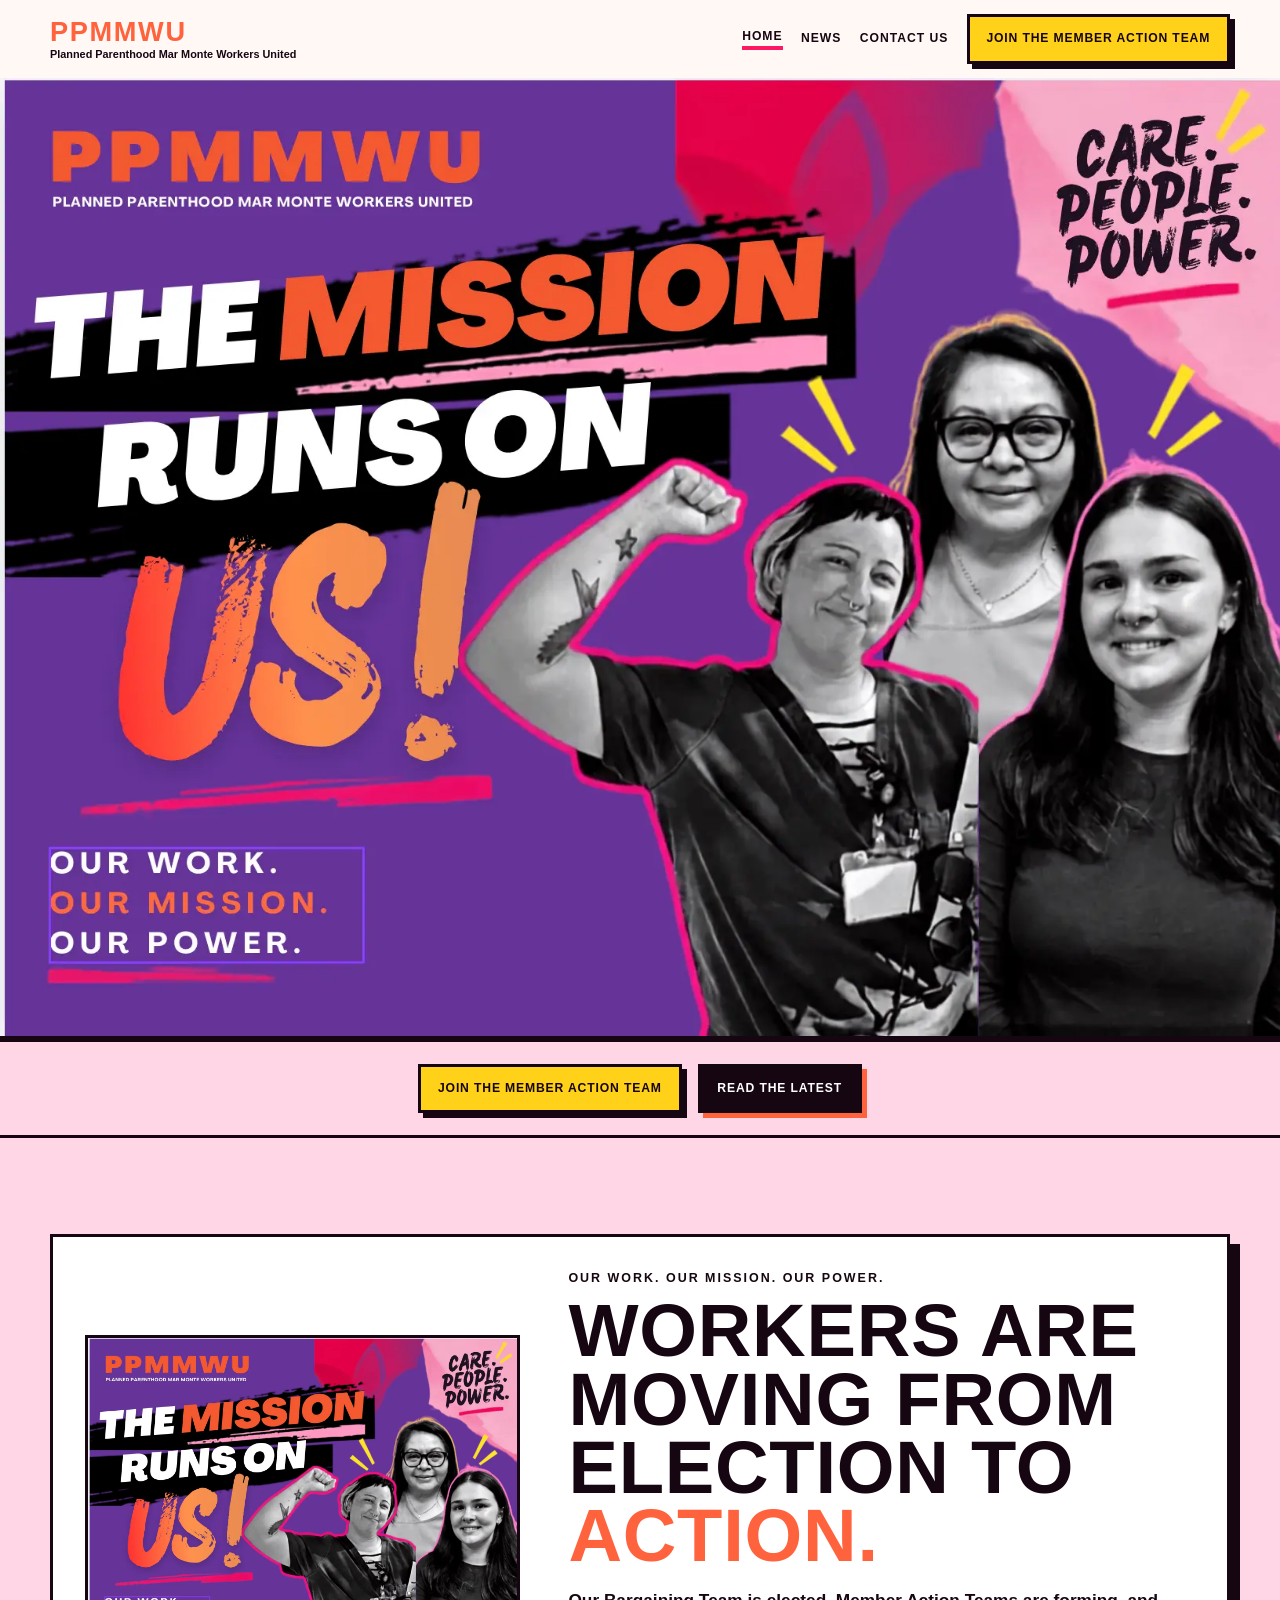
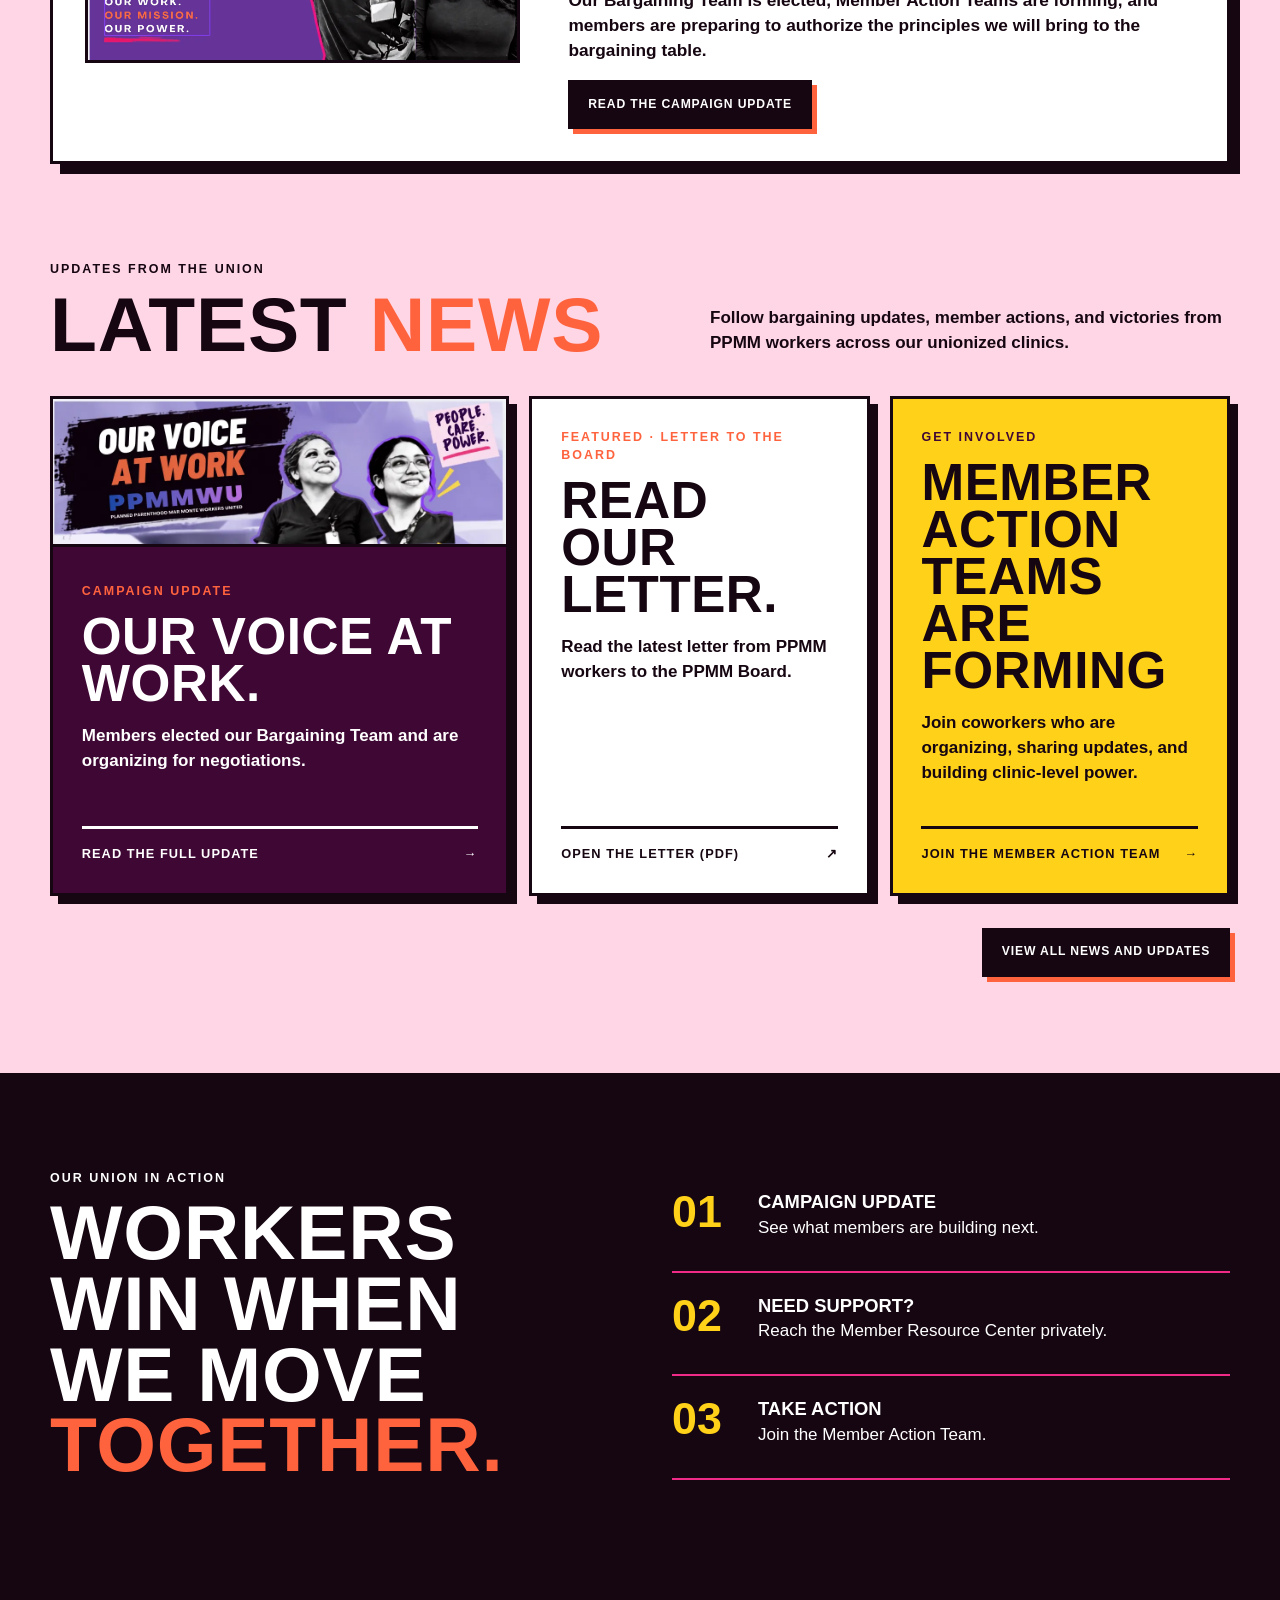
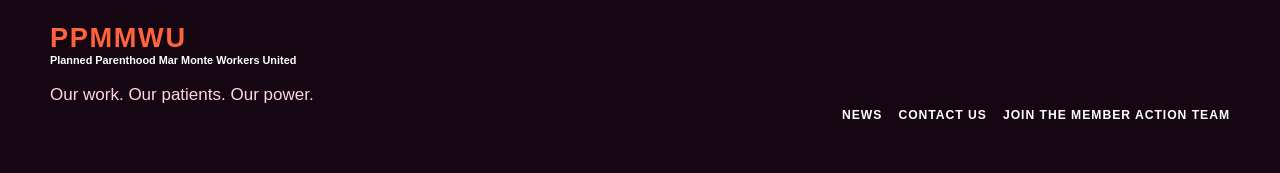
==== index.html @ a4535d82 "Move campaign artwork into site header on home page" ====
<!doctype html>
<html lang="en">
<head>
  <meta charset="utf-8"><meta name="viewport" content="width=device-width, initial-scale=1">
  <meta name="description" content="News, bargaining updates, and ways to take action with Planned Parenthood Mar Monte Workers United.">
  <title>PPMM Workers United — The Mission Runs on Us</title><link rel="stylesheet" href="assets/styles.css">
  <style>
    .site-header{position:relative}
    .header-campaign{padding:0;background:#6b3799;border-bottom:3px solid var(--ink)}
    .header-campaign .campaign-heading-wrap{width:min(100%,1440px);margin-inline:auto}
    .header-campaign img{display:block;width:100%;height:auto}
    .heading-actions{padding:1.35rem 0;background:var(--blush);border-bottom:3px solid var(--ink)}
    .heading-actions .shell{display:flex;justify-content:center;gap:1rem;flex-wrap:wrap}
    @media(max-width:700px){.heading-actions .button{width:100%}}
  </style>
</head>
<body>
  <a class="skip" href="#main">Skip to content</a>
  <header class="site-header">
    <div class="shell nav-wrap">
      <a class="brand" href="./" aria-label="PPMM Workers United home"><strong>PPMMWU</strong><span>Planned Parenthood Mar Monte Workers United</span></a>
      <button class="menu" type="button" aria-expanded="false" aria-controls="site-nav">Menu</button>
      <nav id="site-nav" aria-label="Primary navigation"><a aria-current="page" href="./">Home</a><a href="news/">News</a><a href="contactus/">Contact Us</a><a class="button" href="https://secure.ngpvan.com/g28jDCAEJkyiy01YWfJ8SQ2">Join the Member Action Team</a></nav>
    </div>
    <div class="header-campaign" aria-label="The Mission Runs on Us"><div class="campaign-heading-wrap"><img src="assets/mission-runs-on-us.webp" alt="PPMM Workers United — The Mission Runs on Us. Care. People. Power. Our work. Our mission. Our power."></div></div>
  </header>
  <main id="main">
    <div class="heading-actions"><div class="shell"><a class="button" href="https://secure.ngpvan.com/g28jDCAEJkyiy01YWfJ8SQ2">Join the Member Action Team</a><a class="button dark" href="news/">Read the latest</a></div></div>
    <section class="blog" aria-labelledby="latest-title"><div class="shell">
      <div class="campaign-feature">
        <img src="assets/mission-runs-on-us.webp" alt="The Mission Runs on Us campaign artwork featuring PPMM worker members">
        <div><p class="eyebrow">Our work. Our mission. Our power.</p><h2 class="display">Workers are moving from election to <span>action.</span></h2><p>Our Bargaining Team is elected, Member Action Teams are forming, and members are preparing to authorize the principles we will bring to the bargaining table.</p><a class="button dark" href="news/#campaign-update">Read the campaign update</a></div>
      </div>
      <div class="section-head"><div><p class="eyebrow">Updates from the union</p><h2 id="latest-title" class="display">Latest <span>news</span></h2></div><p>Follow bargaining updates, member actions, and victories from PPMM workers across our unionized clinics.</p></div>
      <div class="post-grid">
        <article class="post-card featured image-card"><img src="assets/our-voice-at-work.webp" alt="Our Voice at Work PPMMWU campaign banner"><div><p class="tag">Campaign update</p><h3 class="display">Our voice at work.</h3><p>Members elected our Bargaining Team and are organizing for negotiations.</p></div><a class="card-link" href="news/#campaign-update">Read the full update <span aria-hidden="true">→</span></a></article>
        <article class="post-card"><div><p class="tag">Featured · Letter to the Board</p><h3 class="display">Read our letter.</h3><p>Read the latest letter from PPMM workers to the PPMM Board.</p></div><a class="card-link" href="https://static1.squarespace.com/static/6814e02e36ab4b6e9cb14e04/t/68dff5f9fefe7c303189f225/1759507961935/PPMM+Mar+Monte+Letter+10225.pdf" target="_blank" rel="noreferrer">Open the letter (PDF) <span aria-hidden="true">↗</span></a></article>
        <article class="post-card yellow"><div><p class="tag">Get involved</p><h3 class="display">Member Action Teams are forming</h3><p>Join coworkers who are organizing, sharing updates, and building clinic-level power.</p></div><a class="card-link" href="https://secure.ngpvan.com/g28jDCAEJkyiy01YWfJ8SQ2">Join the Member Action Team <span aria-hidden="true">→</span></a></article>
      </div><div class="section-cta"><a class="button dark" href="news/">View all news and updates</a></div>
    </div></section>
    <section class="power-strip"><div class="shell power-grid"><div><p class="eyebrow">Our union in action</p><h2 class="display">Workers win when we move <span>together.</span></h2></div><div class="numbered"><a href="news/#campaign-update"><b>01</b><span><strong>Campaign update</strong>See what members are building next.</span></a><a href="contactus/"><b>02</b><span><strong>Need support?</strong>Reach the Member Resource Center privately.</span></a><a href="https://secure.ngpvan.com/g28jDCAEJkyiy01YWfJ8SQ2"><b>03</b><span><strong>Take action</strong>Join the Member Action Team.</span></a></div></div></section>
  </main>
  <footer><div class="shell footer-grid"><div><a class="brand inverse" href="./"><strong>PPMMWU</strong><span>Planned Parenthood Mar Monte Workers United</span></a><p>Our work. Our patients. Our power.</p></div><div class="footer-links"><a href="news/">News</a><a href="contactus/">Contact Us</a><a href="https://secure.ngpvan.com/g28jDCAEJkyiy01YWfJ8SQ2">Join the Member Action Team</a></div></div></footer>
  <script src="assets/site.js"></script>
</body></html>
---- assets/styles.css ----
:root{--ink:#160611;--plum:#3f0734;--plum2:#650043;--magenta:#ff1764;--pink:#ef2b87;--orange:#ff633e;--yellow:#ffd119;--blush:#ffd6e6;--paper:#fff8f5;--white:#fff;--max:1180px}
*{box-sizing:border-box}
html{scroll-behavior:smooth}
body{margin:0;background:var(--paper);color:var(--ink);font-family:Arial,Helvetica,sans-serif;font-size:17px;line-height:1.45;overflow-x:clip}
a{color:inherit}
img{display:block;max-width:100%}
:focus-visible{outline:4px solid var(--yellow);outline-offset:4px}
.shell{width:min(calc(100% - 40px),var(--max));margin-inline:auto}
.skip{position:absolute;left:-999px;top:0;padding:.8rem;background:#fff;z-index:99}
.skip:focus{left:1rem;top:1rem}
.display{margin:0;font-family:Impact,Haettenschweiler,"Arial Narrow Bold","Arial Black",sans-serif;font-weight:900;line-height:.92;letter-spacing:.01em;text-transform:uppercase}
.eyebrow,.tag{margin:0 0 .65rem;font-size:.78rem;font-weight:900;letter-spacing:.16em;text-transform:uppercase}
.site-header{position:sticky;top:0;z-index:40;background:rgba(255,248,245,.97);border-bottom:3px solid var(--ink);backdrop-filter:blur(12px)}
.nav-wrap{min-height:78px;display:flex;align-items:center;justify-content:space-between;gap:1.2rem}
.brand{display:inline-flex;flex-direction:column;line-height:1;text-decoration:none}
.brand strong{color:var(--orange);font:900 1.7rem/1 Impact,"Arial Black",sans-serif;letter-spacing:.06em}
.brand span{margin-top:.25rem;font-size:.68rem;font-weight:900}
.brand.inverse span{color:#fff}
nav{display:flex;align-items:center;gap:1.15rem}
nav a,.footer-links a{font-size:.76rem;font-weight:900;text-decoration:none;text-transform:uppercase;letter-spacing:.08em}
nav a[aria-current=page]{border-bottom:4px solid var(--magenta)}
.button{display:inline-flex;min-height:48px;align-items:center;justify-content:center;gap:.55rem;padding:.8rem 1.05rem;border:3px solid var(--ink);background:var(--yellow);box-shadow:5px 5px 0 var(--ink);font-size:.76rem;font-weight:900;letter-spacing:.07em;text-decoration:none;text-transform:uppercase;transition:.15s}
.button:hover{transform:translate(3px,3px);box-shadow:2px 2px 0 var(--ink)}
.button.dark{background:var(--ink);color:#fff;box-shadow:5px 5px 0 var(--orange)}
.button.white{background:#fff}
.menu{display:none;min-height:44px;border:3px solid var(--ink);background:#fff;padding:.55rem .7rem;font-weight:900;text-transform:uppercase}
.hero{position:relative;min-height:680px;background:linear-gradient(122deg,transparent 0 53%,var(--magenta) 53.2% 72%,#ff568b 72.2%),linear-gradient(18deg,var(--plum) 0 58%,var(--plum2) 58% 100%);color:#fff;overflow:hidden}
.hero:before,.page-hero:before{content:"";position:absolute;inset:0;opacity:.18;background-image:radial-gradient(rgba(255,255,255,.45) .8px,transparent .9px);background-size:7px 7px;pointer-events:none}
.hero-grid{position:relative;min-height:680px;display:grid;grid-template-columns:1.02fr .98fr;align-items:center}
.hero-copy{position:relative;z-index:5;padding:5rem 0 4rem;max-width:650px}
.hero h1{font-size:clamp(4.2rem,7.7vw,7.3rem)}
.hero h1 span,.section-head h2 span,.power-grid h2 span,.page-hero h1 span{color:var(--orange)}
.hero h1 em{color:#fff;font-style:normal;display:inline-block;transform:rotate(-2deg)}
.hero-copy>p:not(.eyebrow){max-width:540px;font-size:1.17rem;font-weight:700}
.actions{display:flex;flex-wrap:wrap;gap:1rem}
.portraits{position:absolute;inset:0 0 0 47%;pointer-events:none}
.portrait{position:absolute;bottom:-2px;object-fit:contain;object-position:bottom}
.portrait.glasses{right:0;width:70%;z-index:1;filter:grayscale(1) contrast(1.1)}
.portrait.scrubs{left:0;width:59%;z-index:2}
.portrait-halo{position:absolute;right:9%;top:12%;width:420px;aspect-ratio:1;border-radius:50%;background:rgba(255,214,230,.38)}
section{padding:6rem 0}
.section-head{display:grid;grid-template-columns:1fr 1fr;gap:3rem;align-items:end;margin-bottom:2.3rem}
.section-head h2{font-size:clamp(3rem,6vw,5.5rem)}
.section-head>p{max-width:520px;margin:0 0 .25rem auto;font-weight:700}
.blog{background:var(--blush)}
.campaign-feature{display:grid;grid-template-columns:.82fr 1.18fr;gap:3rem;align-items:center;margin-bottom:6rem;padding:2rem;border:3px solid var(--ink);background:#fff;box-shadow:10px 10px 0 var(--ink)}
.campaign-feature img{width:100%;border:3px solid var(--ink)}
.campaign-feature h2{font-size:clamp(3rem,5.8vw,5.5rem)}
.campaign-feature h2 span{color:var(--orange)}
.campaign-feature p:not(.eyebrow){max-width:590px;font-weight:700;font-size:1.08rem}
.post-grid{display:grid;grid-template-columns:1.35fr 1fr 1fr;gap:1.25rem}
.post-card{position:relative;min-height:390px;padding:1.8rem;border:3px solid var(--ink);background:#fff;box-shadow:8px 8px 0 var(--ink);display:flex;flex-direction:column;justify-content:space-between;transition:transform .15s ease,box-shadow .15s ease}
.post-card:hover{transform:translate(3px,3px);box-shadow:5px 5px 0 var(--ink)}
.post-card.featured{background:var(--plum);color:#fff}
.post-card.yellow{background:var(--yellow)}
.post-card h3{font-size:clamp(2rem,4vw,3.5rem);margin:.8rem 0 1rem}
.post-card p:not(.tag){font-weight:700}
.post-card .tag{color:var(--orange)}
.post-card.yellow .tag{color:var(--plum)}
.image-card img{width:calc(100% + 3.6rem);max-width:none;margin:-1.8rem -1.8rem 1.4rem;aspect-ratio:1060/346;object-fit:cover;border-bottom:3px solid var(--ink)}
.card-link{margin-top:1.5rem;padding-top:1rem;border-top:3px solid currentColor;display:flex;justify-content:space-between;gap:1rem;font-size:.8rem;font-weight:900;letter-spacing:.08em;text-decoration:none;text-transform:uppercase}
.card-link:after{content:"";position:absolute;inset:0}
.section-cta{margin-top:2rem;text-align:right}
.power-strip{background:var(--ink);color:#fff}
.power-grid{display:grid;grid-template-columns:1fr 1fr;gap:4rem}
.power-grid h2{font-size:clamp(3.3rem,6vw,6rem)}
.numbered{display:grid}
.numbered a{display:grid;grid-template-columns:70px 1fr;gap:1rem;padding:1.25rem 0;border-bottom:2px solid var(--pink);text-decoration:none}
.numbered b{color:var(--yellow);font:900 2.8rem/1 Impact,sans-serif}
.numbered strong{display:block;font-size:1.15rem;text-transform:uppercase}
.page-hero{position:relative;padding:7rem 0;background:linear-gradient(135deg,var(--plum),var(--plum2));color:#fff;overflow:hidden}
.page-hero .narrow{position:relative;z-index:1;max-width:950px}
.page-hero h1{font-size:clamp(4.5rem,10vw,8.5rem)}
.page-hero .narrow>p:last-child{max-width:700px;font-size:1.25rem;font-weight:800}
.news-hero{background:linear-gradient(135deg,var(--plum) 0 62%,var(--magenta) 62% 100%)}
.archive{background:var(--paper)}
.news-blog{padding:5rem 0;background:var(--paper)}
.blog-post{border:3px solid var(--ink);background:#fff;box-shadow:10px 10px 0 var(--ink);overflow:hidden;scroll-margin-top:100px}
.blog-post-hero{width:100%;aspect-ratio:1060/346;object-fit:cover;border-bottom:3px solid var(--ink)}
.blog-post-body{padding:clamp(1.6rem,4vw,4rem)}
.blog-post-body h2{max-width:850px;font-size:clamp(3.4rem,7vw,6.8rem)}
.blog-post-body h2 span{color:var(--orange)}
.post-lead{max-width:820px;font-size:1.25rem;font-weight:800}
.update-list{display:grid;gap:0;margin:2.5rem 0;padding:0;list-style:none;border-top:3px solid var(--ink)}
.update-list li{display:grid;grid-template-columns:56px 1fr;gap:1.1rem;padding:1.5rem 0;border-bottom:3px solid var(--ink)}
.update-list li>b{display:grid;place-items:center;width:48px;height:48px;border:3px solid var(--ink);border-radius:50%;background:var(--yellow);font:900 1.5rem/1 Impact,sans-serif}
.update-list h3{margin:0 0 .35rem;font-size:1.32rem;text-transform:uppercase}
.update-list p{max-width:850px;margin:.2rem 0;font-weight:700}
.text-action{display:inline-block;margin-top:.65rem;font-size:.82rem;font-weight:900;letter-spacing:.08em;text-transform:uppercase}
.post-actions{display:flex;flex-wrap:wrap;gap:1rem}
.news-card-grid{display:grid;grid-template-columns:1.25fr 1fr 1fr;gap:1.25rem}
.news-resource-card{position:relative;min-height:360px;padding:1.8rem;border:3px solid var(--ink);background:var(--blush);box-shadow:8px 8px 0 var(--ink);display:flex;flex-direction:column;justify-content:space-between}
.news-resource-card.letter{background:var(--plum);color:#fff}
.news-resource-card.yellow{background:var(--yellow)}
.news-resource-card h3{margin:.8rem 0 1rem;font-size:clamp(2.2rem,4vw,3.7rem)}
.news-resource-card p:not(.tag){font-weight:700}
.feature-row{display:grid;grid-template-columns:1.2fr .8fr;gap:3rem;align-items:center;padding:3rem;border:3px solid var(--ink);background:var(--blush);box-shadow:10px 10px 0 var(--ink)}
.feature-row h2{font-size:clamp(3.3rem,6vw,6rem)}
.feature-row p:not(.tag){max-width:620px;font-weight:700}
.letter-art{min-height:330px;padding:2rem;background:var(--ink);display:flex;flex-direction:column;justify-content:center;transform:rotate(2deg);box-shadow:10px 10px 0 var(--orange);color:#fff;font:900 clamp(3rem,6vw,5.5rem)/.9 Impact,sans-serif}
.letter-art b{color:var(--orange)}
.compact{margin-top:6rem}
.wins-grid{display:grid;grid-template-columns:1fr 1fr;gap:1.5rem}
.win-card{padding:2rem;border:3px solid var(--ink);background:#fff;box-shadow:8px 8px 0 var(--ink)}
.win-card:nth-child(2){background:var(--yellow)}
.win-card h3{font-size:clamp(2.5rem,5vw,4.5rem);margin:1rem 0}
.contact-hero{padding:5rem 0 0;background:linear-gradient(130deg,var(--plum) 0 59%,var(--magenta) 59%)}
.contact-intro{position:relative;z-index:1;min-height:610px;display:grid;grid-template-columns:1.05fr .95fr;align-items:center}
.contact-intro h1{font-size:clamp(3.7rem,6.8vw,6.5rem)}
.contact-intro>div:first-child{padding-bottom:5rem;z-index:2}
.contact-intro>div:first-child>p:last-child{max-width:610px;font-weight:700}
.mini-portraits{position:relative;height:100%;align-self:end}
.mini-portraits img{position:absolute;bottom:0;max-height:98%;object-fit:contain;object-position:bottom}
.mini-portraits img:first-child{left:-32%;height:80%;z-index:1;filter:grayscale(1) contrast(1.1)}
.mini-portraits img:last-child{right:-30%;height:80%;z-index:2}
.contact-section{background:var(--blush)}
.contact-grid{display:grid;grid-template-columns:1fr 1fr;gap:1.5rem}
.contact-card{padding:2.2rem;border:3px solid var(--ink);background:var(--yellow);box-shadow:8px 8px 0 var(--ink)}
.contact-card.magenta{background:var(--magenta)}
.contact-card.white{grid-column:1/-1;background:#fff}
.contact-card h2{font-size:clamp(2.6rem,5vw,4.7rem);margin:.7rem 0 1rem}
.contact-card>p:not(.eyebrow){font-weight:700}
.contact-links,.resource-links{display:grid;margin-top:1.5rem}
.contact-links a,.resource-links a{display:flex;justify-content:space-between;gap:1rem;padding:1rem 0;border-top:2px solid var(--ink);text-decoration:none}
.contact-links span{font-size:.75rem;font-weight:900;letter-spacing:.12em;text-transform:uppercase}
.contact-links strong{font-size:1.12rem}
.resource-links a{font-weight:900;text-transform:uppercase}
footer{padding:3rem 0;background:var(--ink);color:#fff}
.footer-grid{display:grid;grid-template-columns:1fr auto;gap:2rem;align-items:end}
footer p{color:var(--blush)}
.footer-links{display:flex;flex-wrap:wrap;gap:1rem}

@media(max-width:960px){nav a:not(.button){display:none}
.hero,.hero-grid{min-height:780px}
.hero-grid{grid-template-columns:1fr;align-items:start}
.hero-copy{padding-bottom:25rem}
.portraits{inset:auto 0 0 22%;height:53%}
.post-grid{grid-template-columns:1fr 1fr}
.post-card.featured{grid-column:1/-1}
.campaign-feature{grid-template-columns:1fr 1fr;gap:2rem}
.news-card-grid{grid-template-columns:1fr 1fr}
.news-resource-card.letter{grid-column:1/-1}
.power-grid,.feature-row,.contact-intro{grid-template-columns:1fr}
.contact-hero{padding-top:5rem}
.contact-intro>div:first-child{padding-bottom:0}
.mini-portraits{min-height:460px}
.mini-portraits img:first-child{left:5%;height:92%}
.mini-portraits img:last-child{right:4%;height:86%}
.contact-grid{grid-template-columns:1fr}
.contact-card.white{grid-column:auto}
}

@media(max-width:700px){.shell{width:min(calc(100% - 28px),var(--max))}
.nav-wrap{min-height:70px}
.brand span{max-width:190px}
.menu{display:block}
nav{display:none;position:absolute;top:70px;left:0;right:0;padding:1rem 14px 1.4rem;background:var(--paper);border-bottom:3px solid var(--ink);flex-direction:column;align-items:stretch}
nav.open{display:flex}
nav a:not(.button){display:block;padding:.65rem 0}
.hero,.hero-grid{min-height:790px}
.hero-copy{padding:3.5rem 0 25rem}
.hero h1{font-size:clamp(3.5rem,17vw,5.2rem)}
.portraits{left:0;height:45%}
.portrait.glasses{width:73%;right:-10%}
.portrait.scrubs{width:64%;left:-8%}
.portrait-halo{width:280px}
.section-head,.post-grid,.power-grid,.wins-grid{grid-template-columns:1fr}
.campaign-feature,.news-card-grid{grid-template-columns:1fr}
.campaign-feature{padding:1.25rem;margin-bottom:4.5rem}
.news-resource-card.letter{grid-column:auto}
.blog-post-body{padding:1.4rem}
.update-list li{grid-template-columns:46px 1fr;gap:.8rem}
.update-list li>b{width:40px;height:40px}
.section-head{gap:1rem}
.section-head>p{margin:0}
.post-card.featured{grid-column:auto}
.post-card{min-height:330px}
.power-grid{gap:2rem}
.page-hero{padding:5rem 0}
.page-hero h1{font-size:clamp(3.8rem,17vw,6rem)}
.feature-row{padding:1.6rem;gap:2rem}
.letter-art{min-height:220px}
.contact-intro{min-height:780px}
.contact-intro h1{font-size:clamp(3.5rem,14vw,5rem)}
.mini-portraits{min-height:390px}
.mini-portraits img:first-child{left:-15%;height:62%}
.mini-portraits img:last-child{right:-15%;height:66%}
.contact-card{padding:1.5rem}
.contact-links a{display:grid}
.footer-grid{grid-template-columns:1fr}
.footer-links{justify-content:flex-start}
section{padding:4.5rem 0}
}
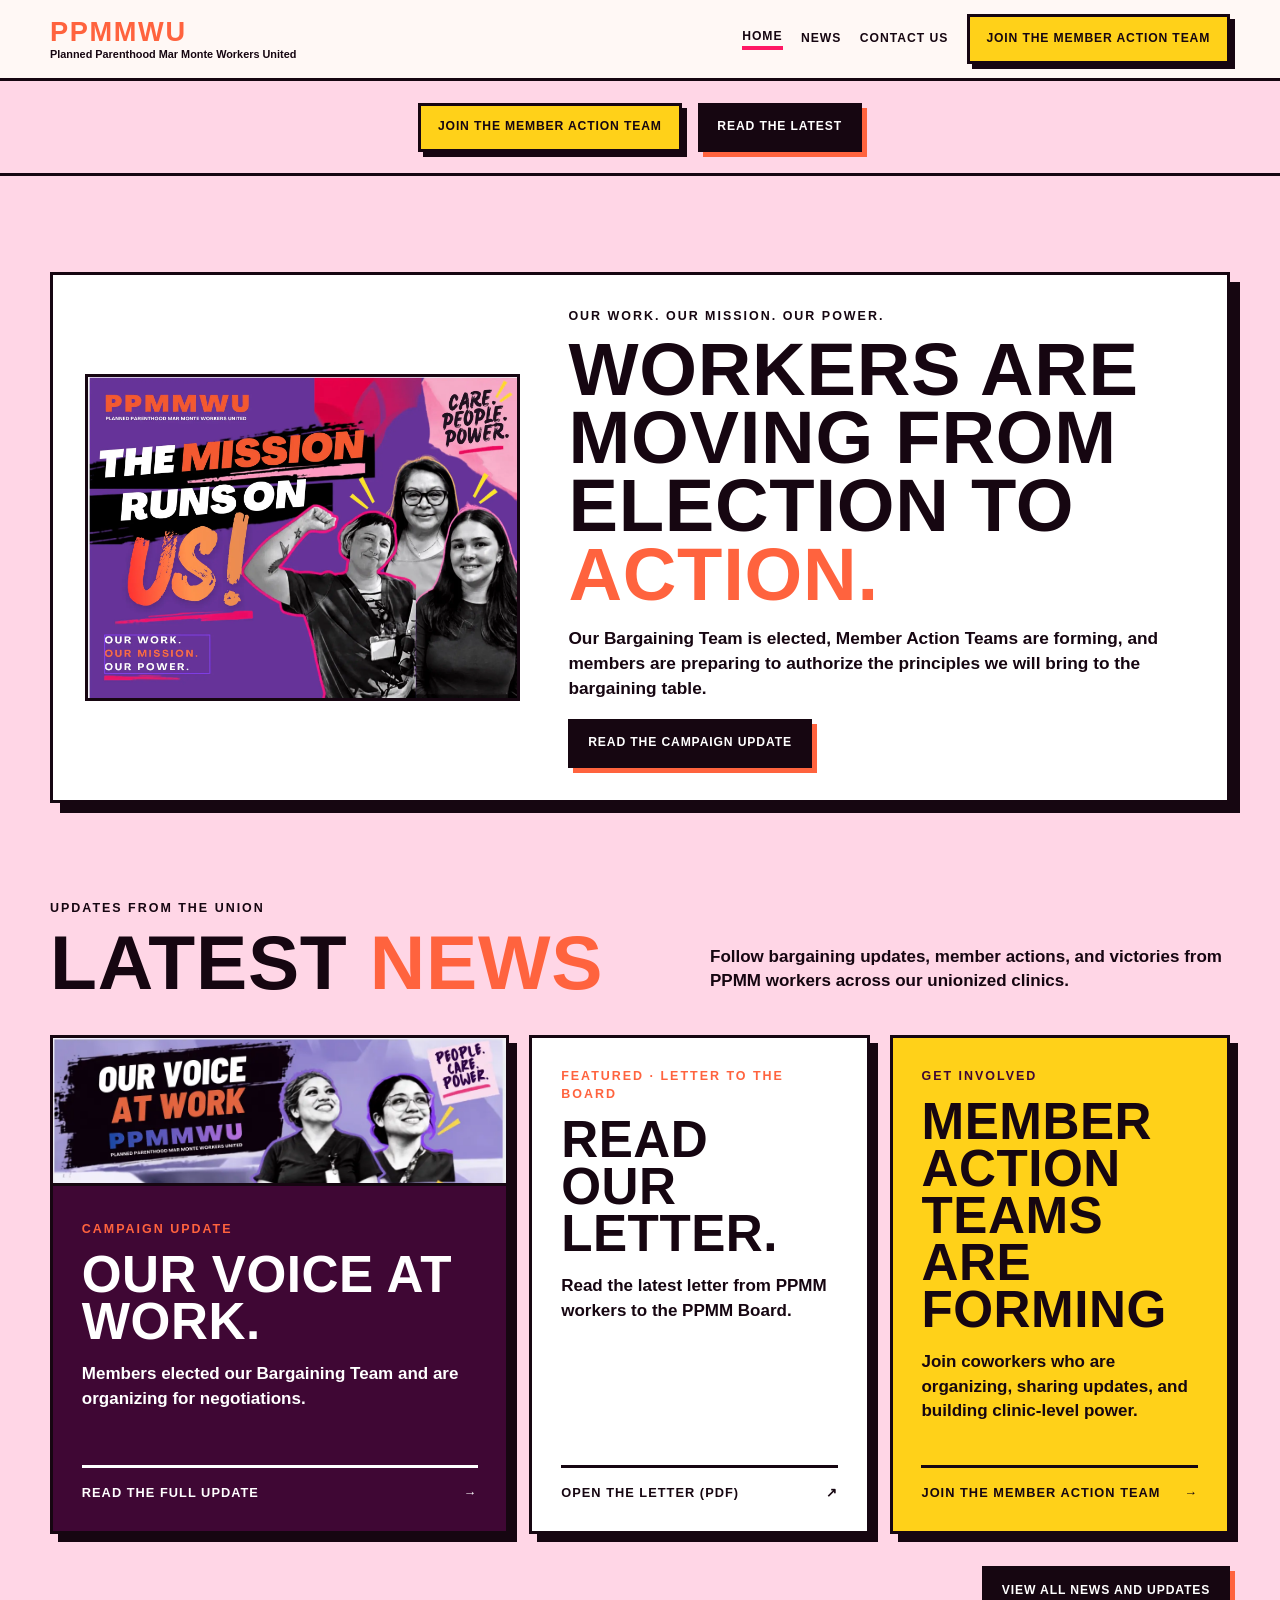
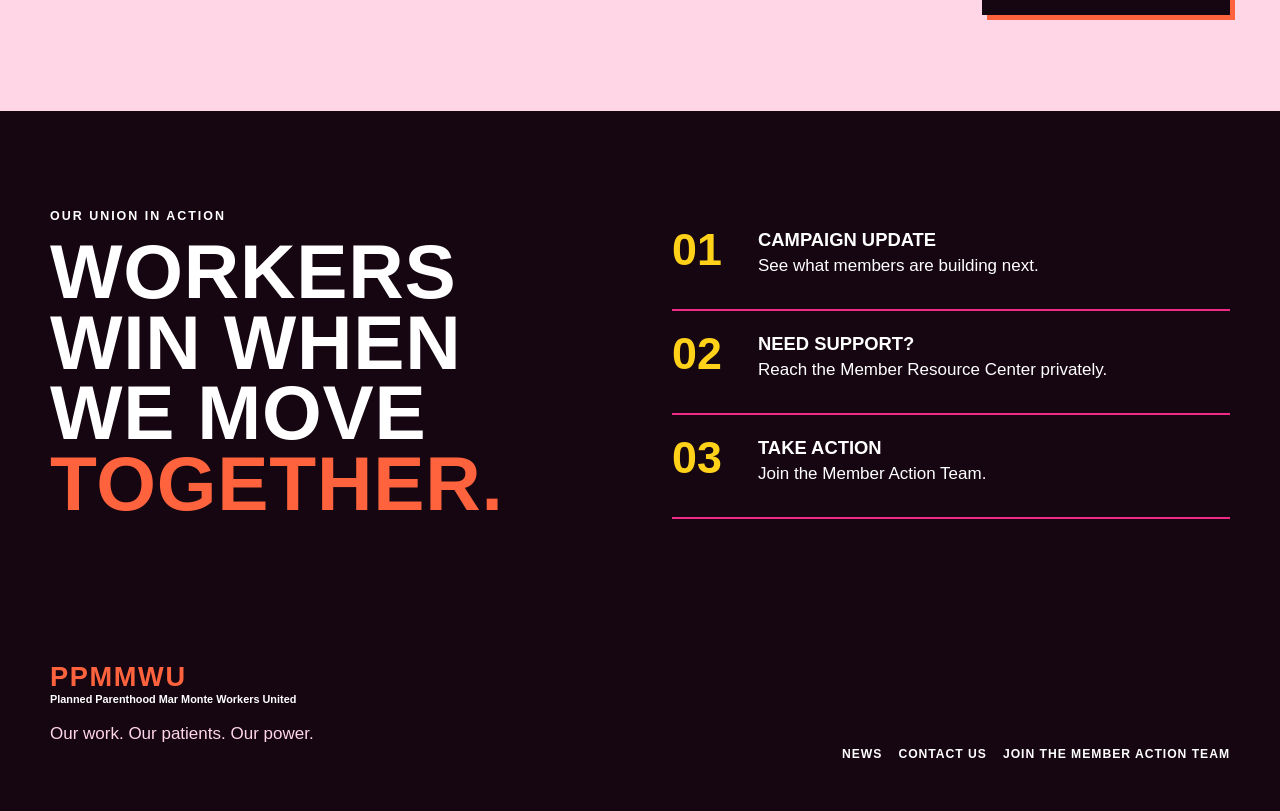
==== commit 0f9612f8: "Remove top campaign image from homepage" ====
--- a/index.html
+++ b/index.html
@@ -5,10 +5,6 @@
   <meta name="description" content="News, bargaining updates, and ways to take action with Planned Parenthood Mar Monte Workers United.">
   <title>PPMM Workers United — The Mission Runs on Us</title><link rel="stylesheet" href="assets/styles.css">
   <style>
-    .site-header{position:relative}
-    .header-campaign{padding:0;background:#6b3799;border-bottom:3px solid var(--ink)}
-    .header-campaign .campaign-heading-wrap{width:min(100%,1440px);margin-inline:auto}
-    .header-campaign img{display:block;width:100%;height:auto}
     .heading-actions{padding:1.35rem 0;background:var(--blush);border-bottom:3px solid var(--ink)}
     .heading-actions .shell{display:flex;justify-content:center;gap:1rem;flex-wrap:wrap}
     @media(max-width:700px){.heading-actions .button{width:100%}}
@@ -22,7 +18,6 @@
       <button class="menu" type="button" aria-expanded="false" aria-controls="site-nav">Menu</button>
       <nav id="site-nav" aria-label="Primary navigation"><a aria-current="page" href="./">Home</a><a href="news/">News</a><a href="contactus/">Contact Us</a><a class="button" href="https://secure.ngpvan.com/g28jDCAEJkyiy01YWfJ8SQ2">Join the Member Action Team</a></nav>
     </div>
-    <div class="header-campaign" aria-label="The Mission Runs on Us"><div class="campaign-heading-wrap"><img src="assets/mission-runs-on-us.webp" alt="PPMM Workers United — The Mission Runs on Us. Care. People. Power. Our work. Our mission. Our power."></div></div>
   </header>
   <main id="main">
     <div class="heading-actions"><div class="shell"><a class="button" href="https://secure.ngpvan.com/g28jDCAEJkyiy01YWfJ8SQ2">Join the Member Action Team</a><a class="button dark" href="news/">Read the latest</a></div></div>
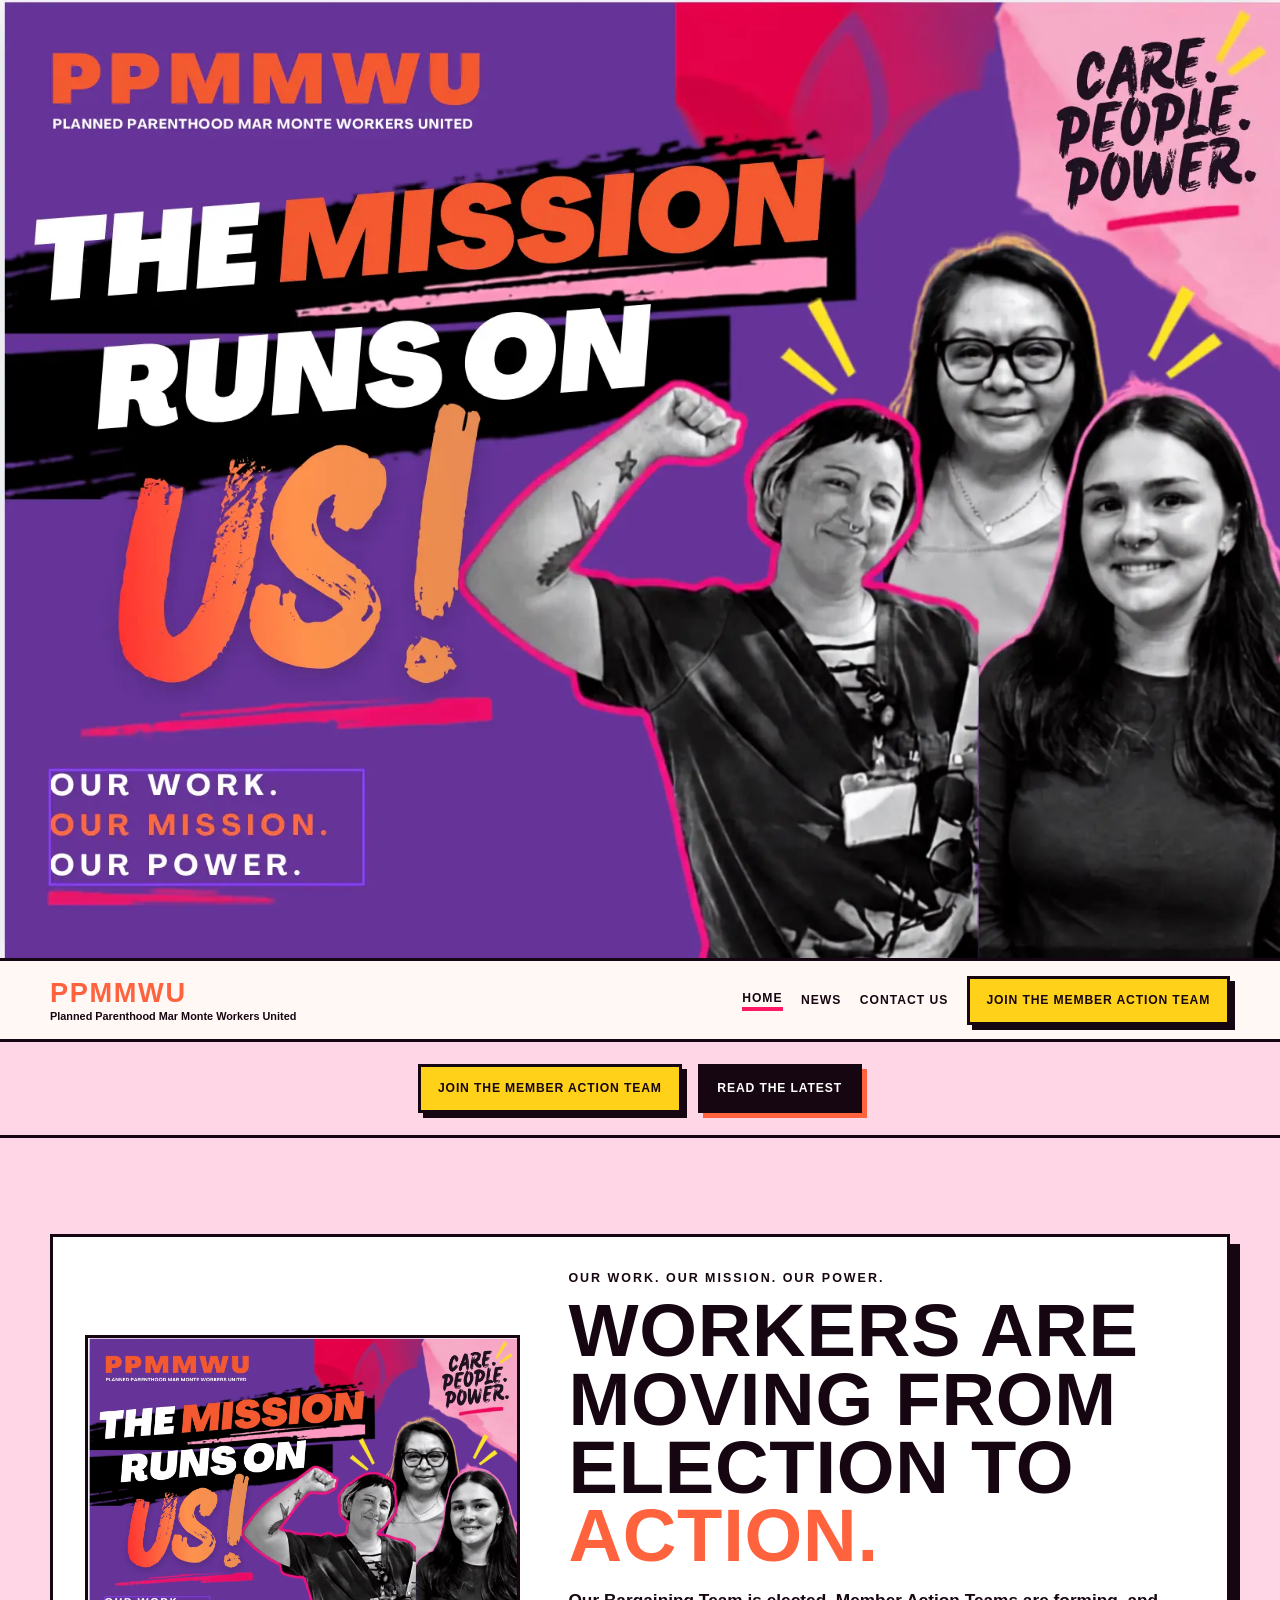
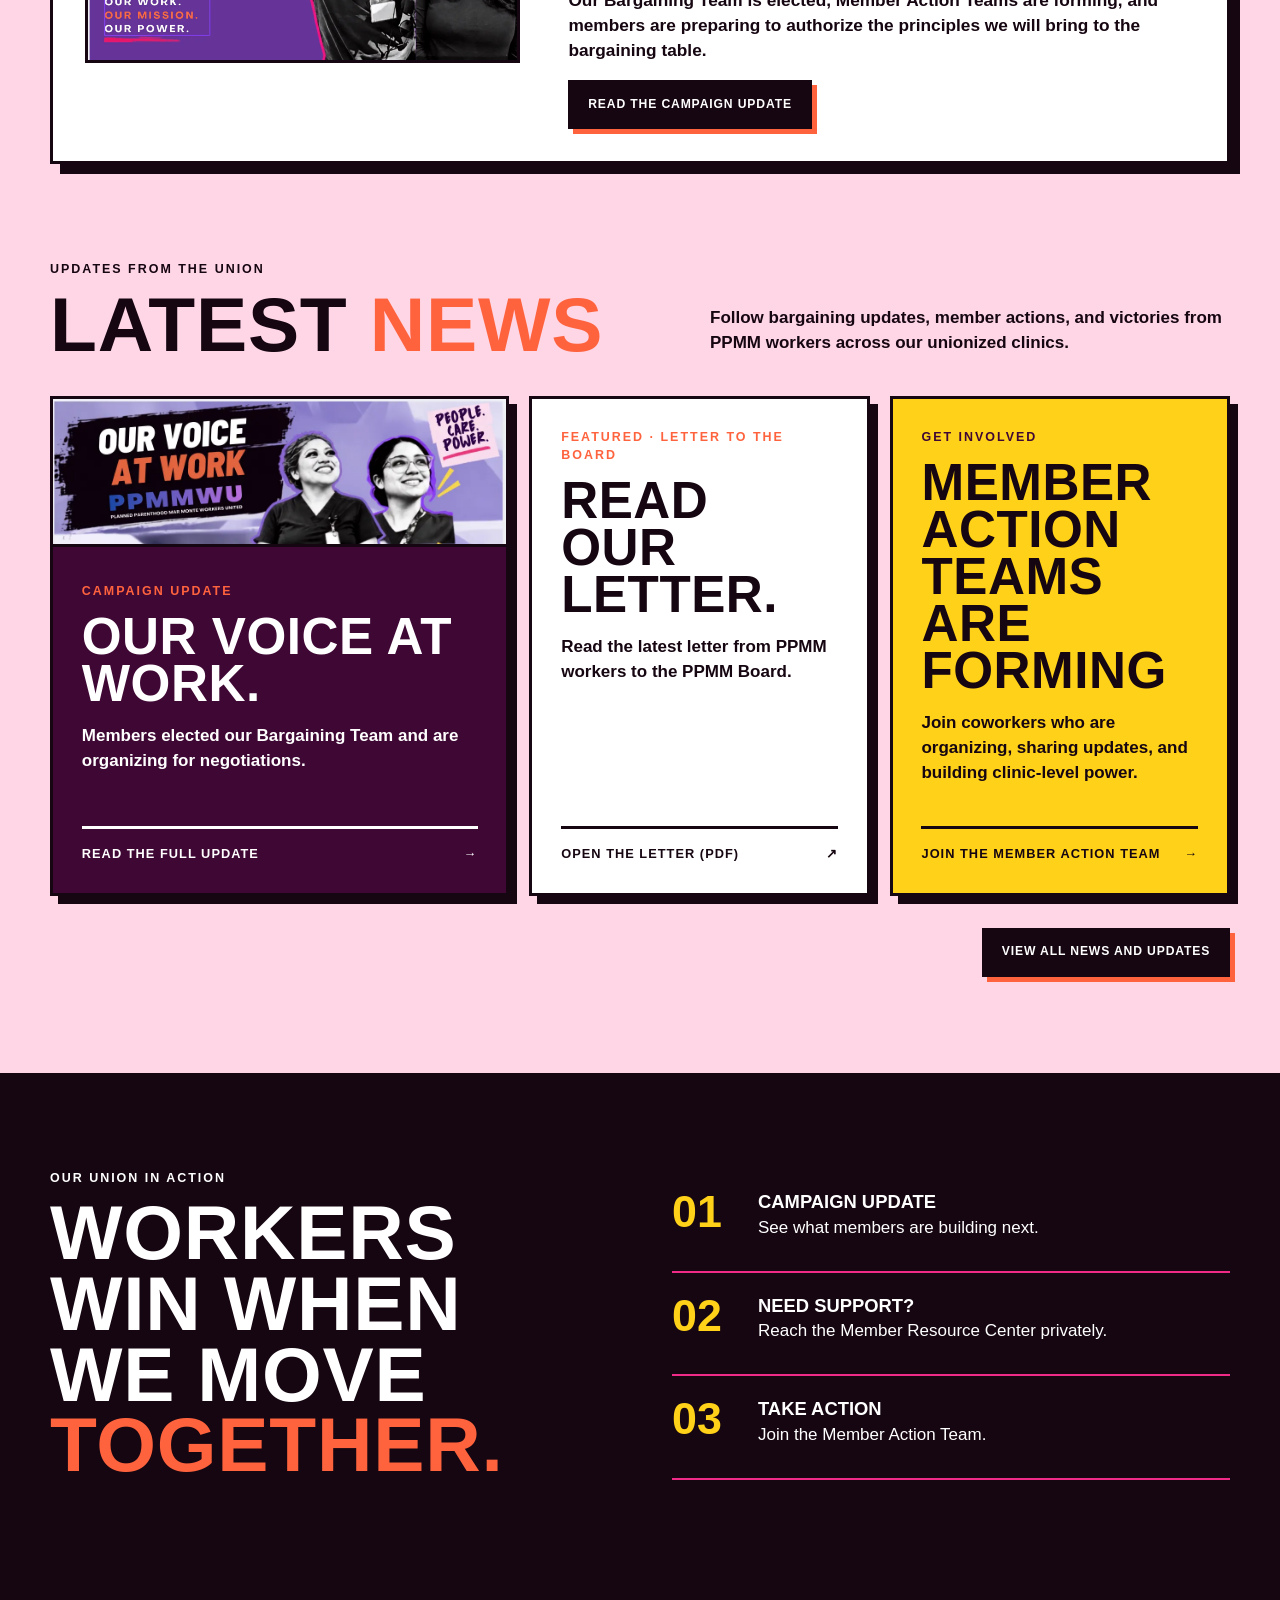
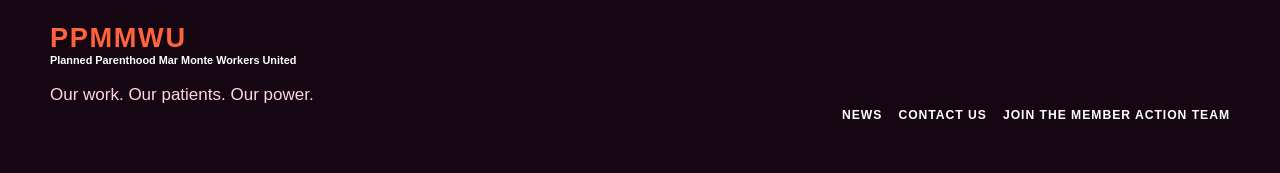
==== commit 1614952c: "Use Mission Runs on Us artwork as site header" ====
--- a/index.html
+++ b/index.html
@@ -5,6 +5,8 @@
   <meta name="description" content="News, bargaining updates, and ways to take action with Planned Parenthood Mar Monte Workers United.">
   <title>PPMM Workers United — The Mission Runs on Us</title><link rel="stylesheet" href="assets/styles.css">
   <style>
+    .site-banner{display:block;width:100%;background:#6b3799;border-bottom:3px solid var(--ink)}
+    .site-banner img{display:block;width:100%;height:auto}
     .heading-actions{padding:1.35rem 0;background:var(--blush);border-bottom:3px solid var(--ink)}
     .heading-actions .shell{display:flex;justify-content:center;gap:1rem;flex-wrap:wrap}
     @media(max-width:700px){.heading-actions .button{width:100%}}
@@ -13,6 +15,7 @@
 <body>
   <a class="skip" href="#main">Skip to content</a>
   <header class="site-header">
+    <a class="site-banner" href="./" aria-label="PPMM Workers United home"><img src="assets/mission-runs-on-us.webp" alt="PPMM Workers United — The Mission Runs on Us. Care. People. Power. Our work. Our mission. Our power."></a>
     <div class="shell nav-wrap">
       <a class="brand" href="./" aria-label="PPMM Workers United home"><strong>PPMMWU</strong><span>Planned Parenthood Mar Monte Workers United</span></a>
       <button class="menu" type="button" aria-expanded="false" aria-controls="site-nav">Menu</button>
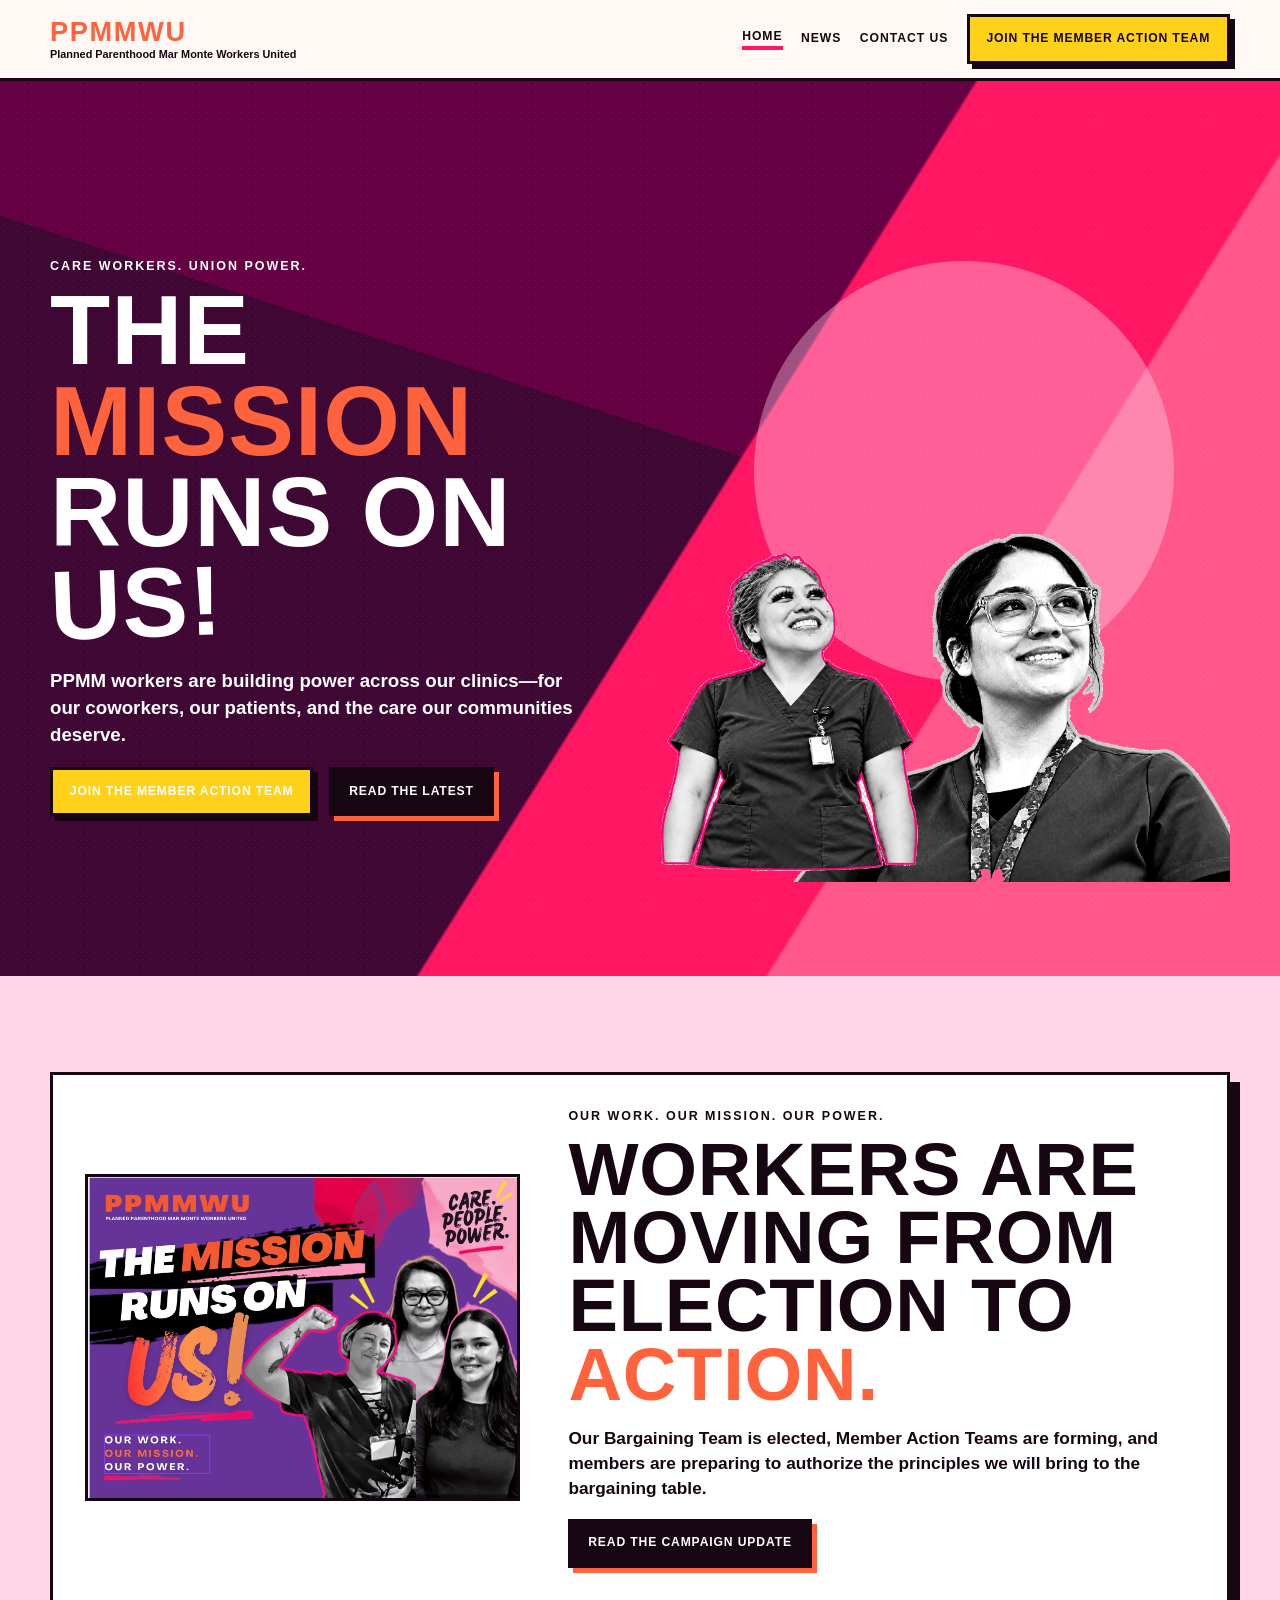
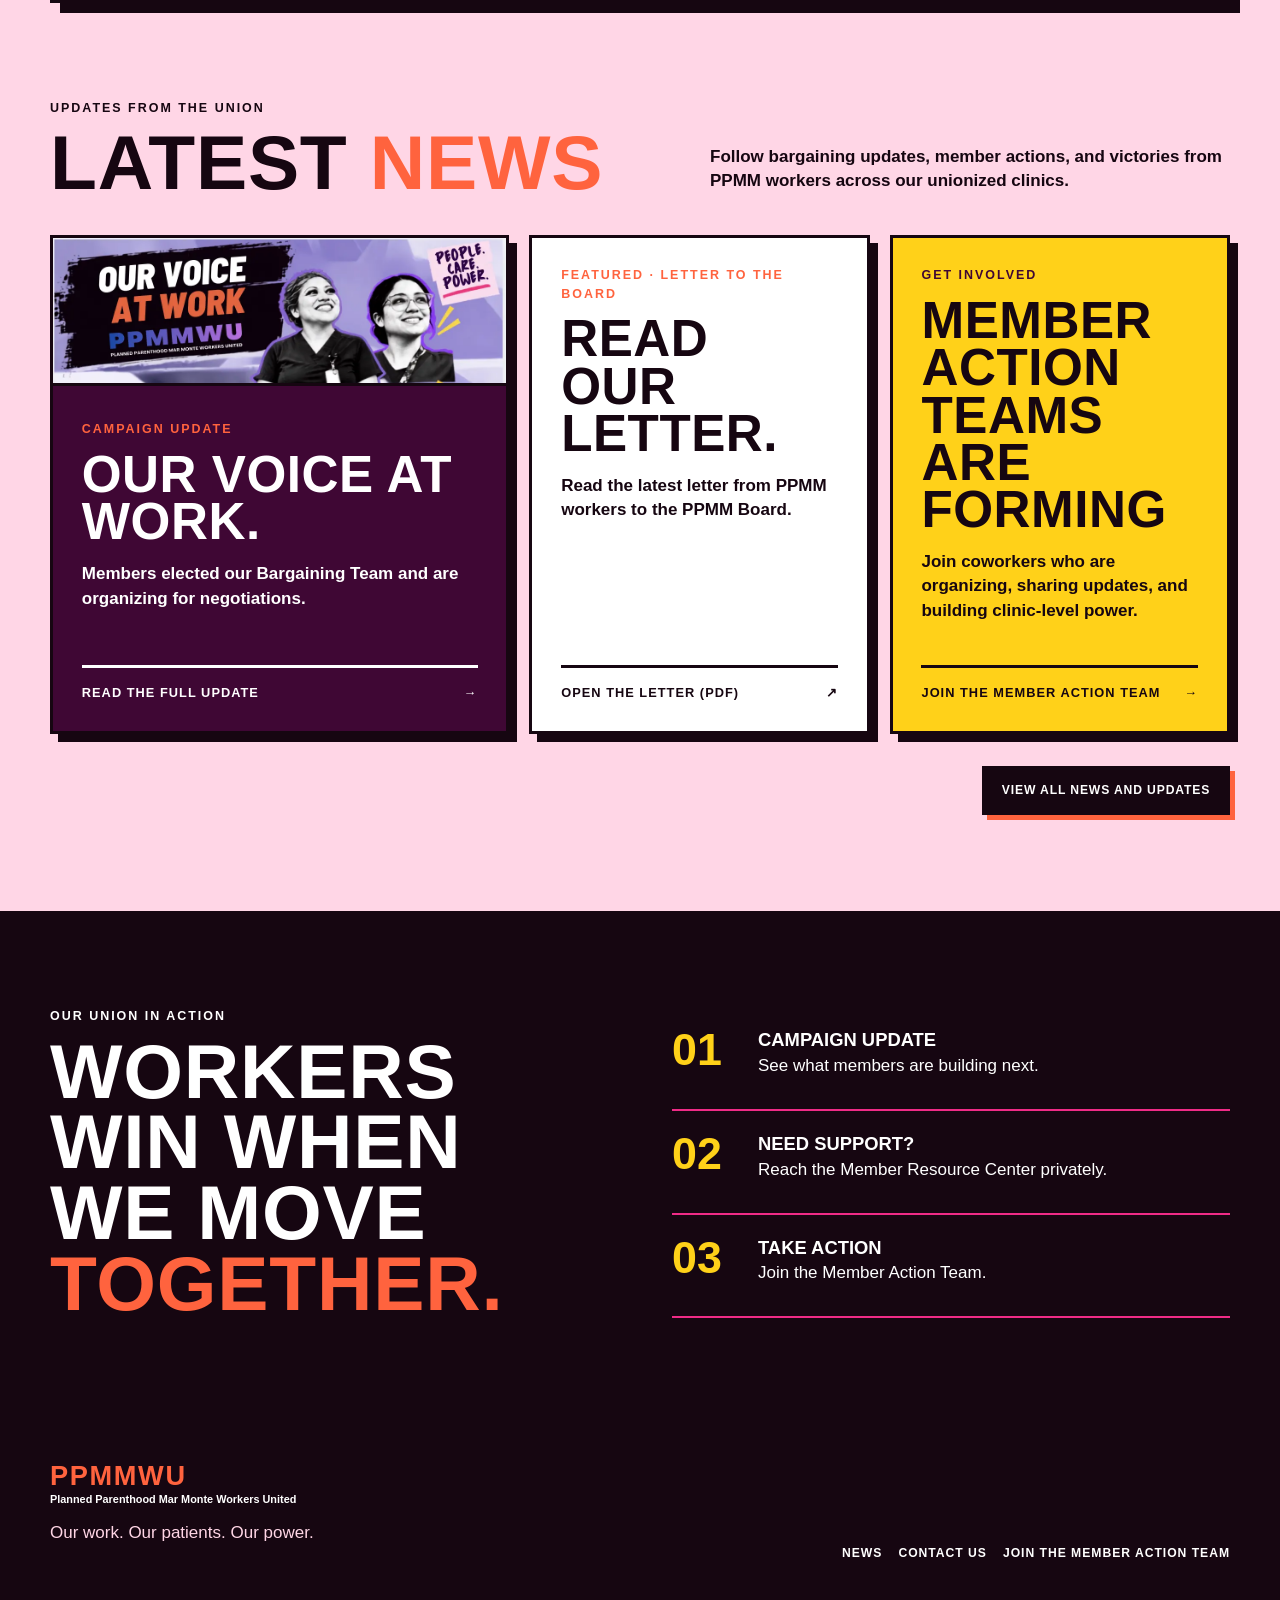
==== commit abfb3dbc: "Restore approved Mission Runs on Us site design" ====
--- a/index.html
+++ b/index.html
@@ -4,26 +4,19 @@
   <meta charset="utf-8"><meta name="viewport" content="width=device-width, initial-scale=1">
   <meta name="description" content="News, bargaining updates, and ways to take action with Planned Parenthood Mar Monte Workers United.">
   <title>PPMM Workers United — The Mission Runs on Us</title><link rel="stylesheet" href="assets/styles.css">
-  <style>
-    .site-banner{display:block;width:100%;background:#6b3799;border-bottom:3px solid var(--ink)}
-    .site-banner img{display:block;width:100%;height:auto}
-    .heading-actions{padding:1.35rem 0;background:var(--blush);border-bottom:3px solid var(--ink)}
-    .heading-actions .shell{display:flex;justify-content:center;gap:1rem;flex-wrap:wrap}
-    @media(max-width:700px){.heading-actions .button{width:100%}}
-  </style>
 </head>
 <body>
   <a class="skip" href="#main">Skip to content</a>
-  <header class="site-header">
-    <a class="site-banner" href="./" aria-label="PPMM Workers United home"><img src="assets/mission-runs-on-us.webp" alt="PPMM Workers United — The Mission Runs on Us. Care. People. Power. Our work. Our mission. Our power."></a>
-    <div class="shell nav-wrap">
-      <a class="brand" href="./" aria-label="PPMM Workers United home"><strong>PPMMWU</strong><span>Planned Parenthood Mar Monte Workers United</span></a>
-      <button class="menu" type="button" aria-expanded="false" aria-controls="site-nav">Menu</button>
-      <nav id="site-nav" aria-label="Primary navigation"><a aria-current="page" href="./">Home</a><a href="news/">News</a><a href="contactus/">Contact Us</a><a class="button" href="https://secure.ngpvan.com/g28jDCAEJkyiy01YWfJ8SQ2">Join the Member Action Team</a></nav>
-    </div>
-  </header>
+  <header class="site-header"><div class="shell nav-wrap">
+    <a class="brand" href="./" aria-label="PPMM Workers United home"><strong>PPMMWU</strong><span>Planned Parenthood Mar Monte Workers United</span></a>
+    <button class="menu" type="button" aria-expanded="false" aria-controls="site-nav">Menu</button>
+    <nav id="site-nav" aria-label="Primary navigation"><a aria-current="page" href="./">Home</a><a href="news/">News</a><a href="contactus/">Contact Us</a><a class="button" href="https://secure.ngpvan.com/g28jDCAEJkyiy01YWfJ8SQ2">Join the Member Action Team</a></nav>
+  </div></header>
   <main id="main">
-    <div class="heading-actions"><div class="shell"><a class="button" href="https://secure.ngpvan.com/g28jDCAEJkyiy01YWfJ8SQ2">Join the Member Action Team</a><a class="button dark" href="news/">Read the latest</a></div></div>
+    <section class="hero"><div class="shell hero-grid">
+      <div class="hero-copy"><p class="eyebrow">Care workers. Union power.</p><h1 class="display">The <span>mission</span><br>runs on <em>us!</em></h1><p>PPMM workers are building power across our clinics—for our coworkers, our patients, and the care our communities deserve.</p><div class="actions"><a class="button" href="https://secure.ngpvan.com/g28jDCAEJkyiy01YWfJ8SQ2">Join the Member Action Team</a><a class="button dark" href="news/">Read the latest</a></div></div>
+      <div class="portraits" aria-label="PPMM worker members"><div class="portrait-halo"></div><img class="portrait glasses" src="assets/member-glasses.webp" alt="PPMM worker member smiling"><img class="portrait scrubs" src="assets/member-scrubs.webp" alt="PPMM worker member in scrubs smiling"></div>
+    </div></section>
     <section class="blog" aria-labelledby="latest-title"><div class="shell">
       <div class="campaign-feature">
         <img src="assets/mission-runs-on-us.webp" alt="The Mission Runs on Us campaign artwork featuring PPMM worker members">
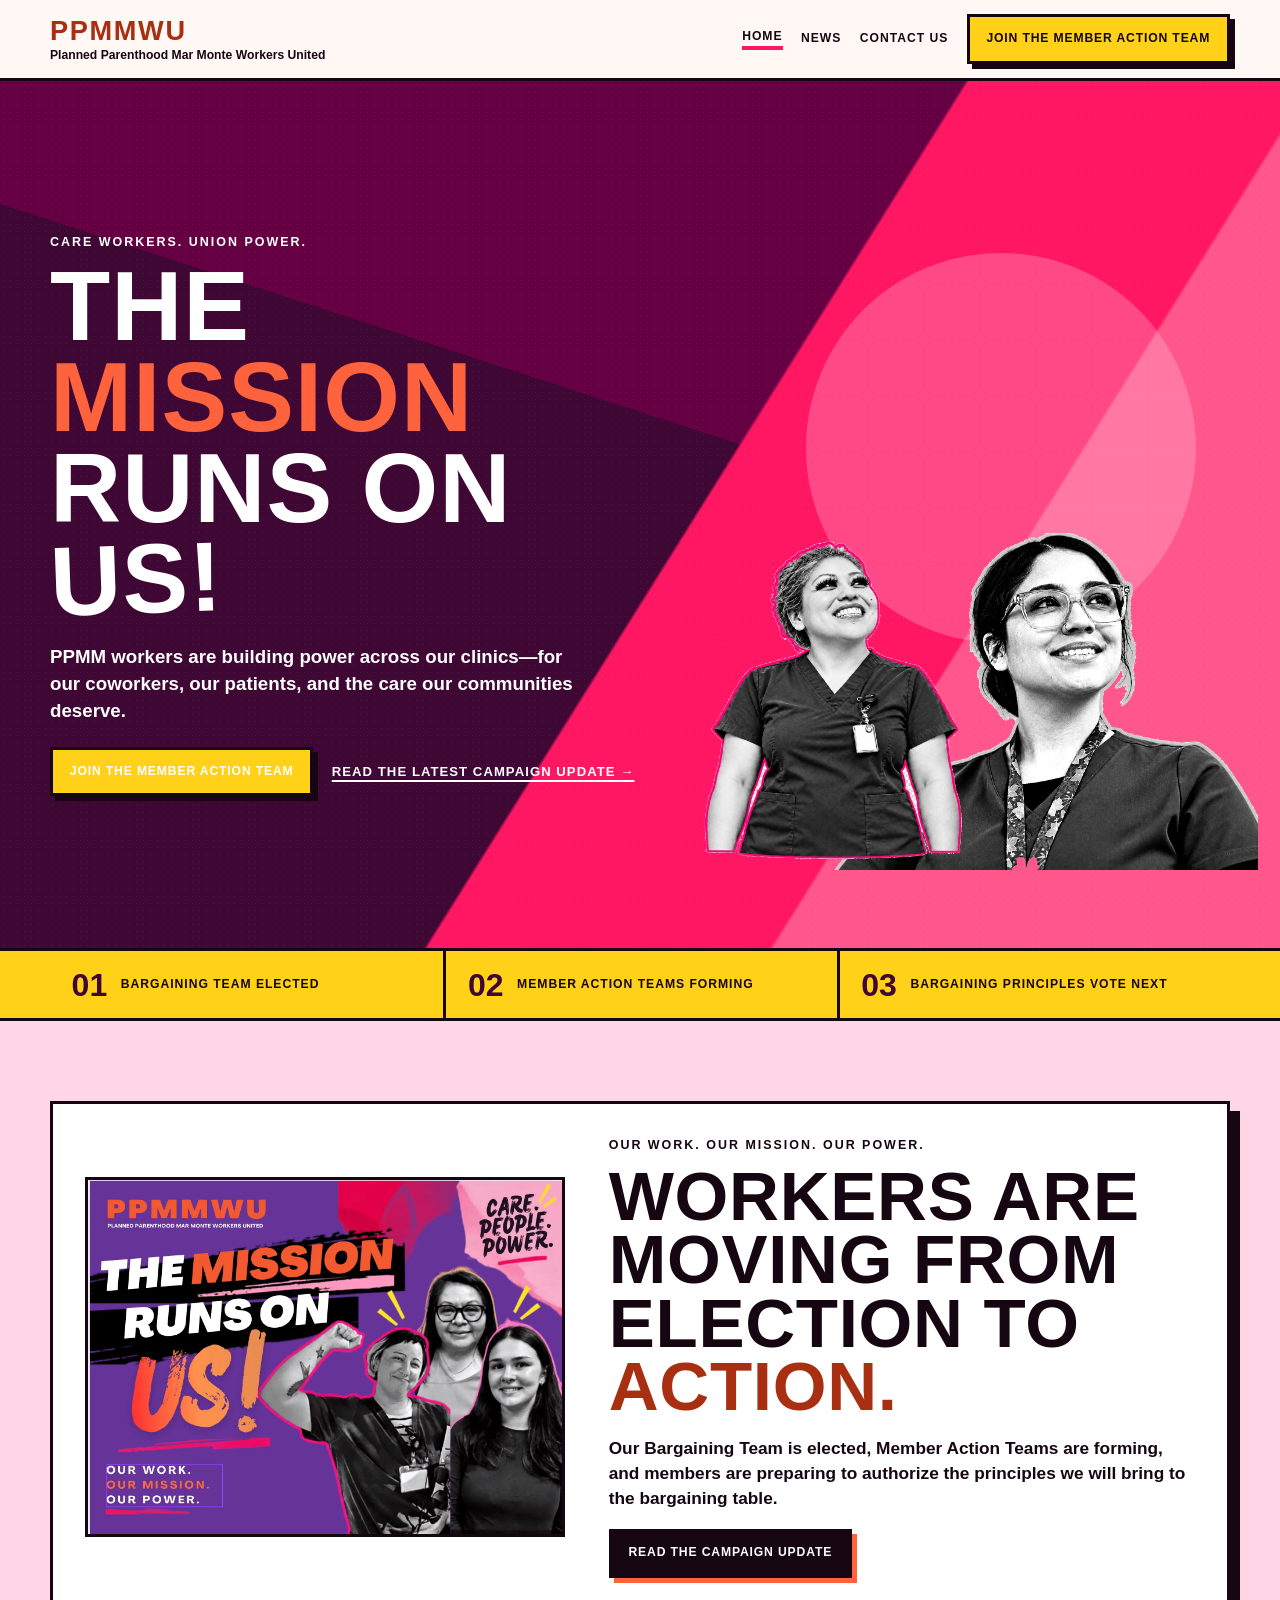
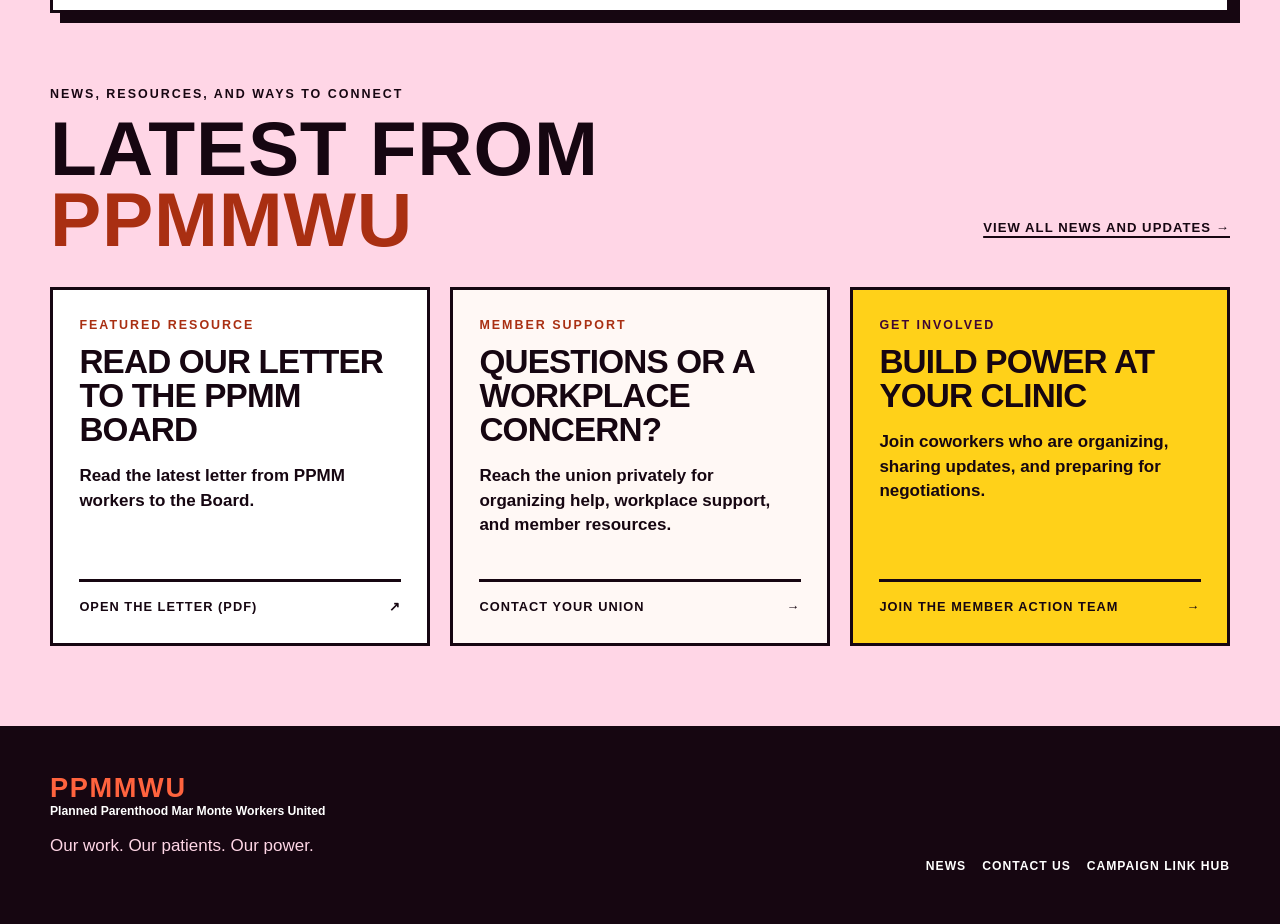
==== commit c38b0744: "Restructure homepage content hierarchy" ====
--- a/index.html
+++ b/index.html
@@ -1,36 +1,129 @@
 <!doctype html>
 <html lang="en">
 <head>
-  <meta charset="utf-8"><meta name="viewport" content="width=device-width, initial-scale=1">
+  <meta charset="utf-8">
+  <meta name="viewport" content="width=device-width, initial-scale=1">
   <meta name="description" content="News, bargaining updates, and ways to take action with Planned Parenthood Mar Monte Workers United.">
-  <title>PPMM Workers United — The Mission Runs on Us</title><link rel="stylesheet" href="assets/styles.css">
+  <title>PPMM Workers United — The Mission Runs on Us</title>
+  <link rel="stylesheet" href="assets/styles.css">
 </head>
 <body>
   <a class="skip" href="#main">Skip to content</a>
-  <header class="site-header"><div class="shell nav-wrap">
-    <a class="brand" href="./" aria-label="PPMM Workers United home"><strong>PPMMWU</strong><span>Planned Parenthood Mar Monte Workers United</span></a>
-    <button class="menu" type="button" aria-expanded="false" aria-controls="site-nav">Menu</button>
-    <nav id="site-nav" aria-label="Primary navigation"><a aria-current="page" href="./">Home</a><a href="news/">News</a><a href="contactus/">Contact Us</a><a class="button" href="https://secure.ngpvan.com/g28jDCAEJkyiy01YWfJ8SQ2">Join the Member Action Team</a></nav>
-  </div></header>
+
+  <header class="site-header">
+    <div class="shell nav-wrap">
+      <a class="brand" href="./" aria-label="PPMM Workers United home">
+        <strong>PPMMWU</strong>
+        <span>Planned Parenthood Mar Monte Workers United</span>
+      </a>
+      <button class="menu" type="button" aria-expanded="false" aria-controls="site-nav">Menu</button>
+      <nav id="site-nav" aria-label="Primary navigation">
+        <a aria-current="page" href="./">Home</a>
+        <a href="news/">News</a>
+        <a href="contactus/">Contact Us</a>
+        <a class="button" href="https://secure.ngpvan.com/g28jDCAEJkyiy01YWfJ8SQ2">Join the Member Action Team</a>
+      </nav>
+    </div>
+  </header>
+
   <main id="main">
-    <section class="hero"><div class="shell hero-grid">
-      <div class="hero-copy"><p class="eyebrow">Care workers. Union power.</p><h1 class="display">The <span>mission</span><br>runs on <em>us!</em></h1><p>PPMM workers are building power across our clinics—for our coworkers, our patients, and the care our communities deserve.</p><div class="actions"><a class="button" href="https://secure.ngpvan.com/g28jDCAEJkyiy01YWfJ8SQ2">Join the Member Action Team</a><a class="button dark" href="news/">Read the latest</a></div></div>
-      <div class="portraits" aria-label="PPMM worker members"><div class="portrait-halo"></div><img class="portrait glasses" src="assets/member-glasses.webp" alt="PPMM worker member smiling"><img class="portrait scrubs" src="assets/member-scrubs.webp" alt="PPMM worker member in scrubs smiling"></div>
-    </div></section>
-    <section class="blog" aria-labelledby="latest-title"><div class="shell">
-      <div class="campaign-feature">
-        <img src="assets/mission-runs-on-us.webp" alt="The Mission Runs on Us campaign artwork featuring PPMM worker members">
-        <div><p class="eyebrow">Our work. Our mission. Our power.</p><h2 class="display">Workers are moving from election to <span>action.</span></h2><p>Our Bargaining Team is elected, Member Action Teams are forming, and members are preparing to authorize the principles we will bring to the bargaining table.</p><a class="button dark" href="news/#campaign-update">Read the campaign update</a></div>
+    <section class="hero">
+      <div class="shell hero-grid">
+        <div class="hero-copy">
+          <p class="eyebrow">Care workers. Union power.</p>
+          <h1 class="display">The <span>mission</span><br>runs on <em>us!</em></h1>
+          <p>PPMM workers are building power across our clinics—for our coworkers, our patients, and the care our communities deserve.</p>
+          <div class="actions">
+            <a class="button" href="https://secure.ngpvan.com/g28jDCAEJkyiy01YWfJ8SQ2">Join the Member Action Team</a>
+            <a class="text-link light" href="news/#campaign-update">Read the latest campaign update →</a>
+          </div>
+        </div>
+
+        <div class="portraits" aria-label="PPMM worker members">
+          <div class="portrait-halo"></div>
+          <img class="portrait glasses" src="assets/member-glasses.webp" alt="PPMM worker member smiling">
+          <img class="portrait scrubs" src="assets/member-scrubs.webp" alt="PPMM worker member in scrubs smiling">
+        </div>
       </div>
-      <div class="section-head"><div><p class="eyebrow">Updates from the union</p><h2 id="latest-title" class="display">Latest <span>news</span></h2></div><p>Follow bargaining updates, member actions, and victories from PPMM workers across our unionized clinics.</p></div>
-      <div class="post-grid">
-        <article class="post-card featured image-card"><img src="assets/our-voice-at-work.webp" alt="Our Voice at Work PPMMWU campaign banner"><div><p class="tag">Campaign update</p><h3 class="display">Our voice at work.</h3><p>Members elected our Bargaining Team and are organizing for negotiations.</p></div><a class="card-link" href="news/#campaign-update">Read the full update <span aria-hidden="true">→</span></a></article>
-        <article class="post-card"><div><p class="tag">Featured · Letter to the Board</p><h3 class="display">Read our letter.</h3><p>Read the latest letter from PPMM workers to the PPMM Board.</p></div><a class="card-link" href="https://static1.squarespace.com/static/6814e02e36ab4b6e9cb14e04/t/68dff5f9fefe7c303189f225/1759507961935/PPMM+Mar+Monte+Letter+10225.pdf" target="_blank" rel="noreferrer">Open the letter (PDF) <span aria-hidden="true">↗</span></a></article>
-        <article class="post-card yellow"><div><p class="tag">Get involved</p><h3 class="display">Member Action Teams are forming</h3><p>Join coworkers who are organizing, sharing updates, and building clinic-level power.</p></div><a class="card-link" href="https://secure.ngpvan.com/g28jDCAEJkyiy01YWfJ8SQ2">Join the Member Action Team <span aria-hidden="true">→</span></a></article>
-      </div><div class="section-cta"><a class="button dark" href="news/">View all news and updates</a></div>
-    </div></section>
-    <section class="power-strip"><div class="shell power-grid"><div><p class="eyebrow">Our union in action</p><h2 class="display">Workers win when we move <span>together.</span></h2></div><div class="numbered"><a href="news/#campaign-update"><b>01</b><span><strong>Campaign update</strong>See what members are building next.</span></a><a href="contactus/"><b>02</b><span><strong>Need support?</strong>Reach the Member Resource Center privately.</span></a><a href="https://secure.ngpvan.com/g28jDCAEJkyiy01YWfJ8SQ2"><b>03</b><span><strong>Take action</strong>Join the Member Action Team.</span></a></div></div></section>
+    </section>
+
+    <section class="campaign-status" aria-label="Campaign status">
+      <div class="shell status-grid">
+        <div class="status-item"><b>01</b><span>Bargaining Team elected</span></div>
+        <div class="status-item"><b>02</b><span>Member Action Teams forming</span></div>
+        <div class="status-item"><b>03</b><span>Bargaining Principles vote next</span></div>
+      </div>
+    </section>
+
+    <section class="blog" aria-labelledby="latest-title">
+      <div class="shell">
+        <div class="campaign-feature">
+          <img src="assets/mission-runs-on-us.webp" alt="The Mission Runs on Us campaign artwork featuring PPMM worker members">
+          <div>
+            <p class="eyebrow">Our work. Our mission. Our power.</p>
+            <h2 class="display">Workers are moving from election to <span>action.</span></h2>
+            <p>Our Bargaining Team is elected, Member Action Teams are forming, and members are preparing to authorize the principles we will bring to the bargaining table.</p>
+            <a class="button dark" href="news/#campaign-update">Read the campaign update</a>
+          </div>
+        </div>
+
+        <div class="section-head with-action">
+          <div>
+            <p class="eyebrow">News, resources, and ways to connect</p>
+            <h2 id="latest-title" class="display">Latest from <span>PPMMWU</span></h2>
+          </div>
+          <a class="text-link head-action" href="news/">View all news and updates →</a>
+        </div>
+
+        <div class="post-grid">
+          <article class="post-card">
+            <div>
+              <p class="tag">Featured resource</p>
+              <h3>Read our letter to the PPMM Board</h3>
+              <p>Read the latest letter from PPMM workers to the Board.</p>
+            </div>
+            <a class="card-link" href="https://static1.squarespace.com/static/6814e02e36ab4b6e9cb14e04/t/68dff5f9fefe7c303189f225/1759507961935/PPMM+Mar+Monte+Letter+10225.pdf" target="_blank" rel="noreferrer">Open the letter (PDF) <span aria-hidden="true">↗</span></a>
+          </article>
+
+          <article class="post-card blush">
+            <div>
+              <p class="tag">Member support</p>
+              <h3>Questions or a workplace concern?</h3>
+              <p>Reach the union privately for organizing help, workplace support, and member resources.</p>
+            </div>
+            <a class="card-link" href="contactus/">Contact your union <span aria-hidden="true">→</span></a>
+          </article>
+
+          <article class="post-card yellow">
+            <div>
+              <p class="tag">Get involved</p>
+              <h3>Build power at your clinic</h3>
+              <p>Join coworkers who are organizing, sharing updates, and preparing for negotiations.</p>
+            </div>
+            <a class="card-link" href="https://secure.ngpvan.com/g28jDCAEJkyiy01YWfJ8SQ2">Join the Member Action Team <span aria-hidden="true">→</span></a>
+          </article>
+        </div>
+      </div>
+    </section>
   </main>
-  <footer><div class="shell footer-grid"><div><a class="brand inverse" href="./"><strong>PPMMWU</strong><span>Planned Parenthood Mar Monte Workers United</span></a><p>Our work. Our patients. Our power.</p></div><div class="footer-links"><a href="news/">News</a><a href="contactus/">Contact Us</a><a href="https://secure.ngpvan.com/g28jDCAEJkyiy01YWfJ8SQ2">Join the Member Action Team</a></div></div></footer>
+
+  <footer>
+    <div class="shell footer-grid">
+      <div>
+        <a class="brand inverse" href="./">
+          <strong>PPMMWU</strong>
+          <span>Planned Parenthood Mar Monte Workers United</span>
+        </a>
+        <p>Our work. Our patients. Our power.</p>
+      </div>
+      <div class="footer-links">
+        <a href="news/">News</a>
+        <a href="contactus/">Contact Us</a>
+        <a href="https://linktr.ee/ppmmwu">Campaign Link Hub</a>
+      </div>
+    </div>
+  </footer>
+
   <script src="assets/site.js"></script>
-</body></html>
+</body>
+</html>
--- a/assets/styles.css
+++ b/assets/styles.css
@@ -1,193 +1,454 @@
-:root{--ink:#160611;--plum:#3f0734;--plum2:#650043;--magenta:#ff1764;--pink:#ef2b87;--orange:#ff633e;--yellow:#ffd119;--blush:#ffd6e6;--paper:#fff8f5;--white:#fff;--max:1180px}
-*{box-sizing:border-box}
-html{scroll-behavior:smooth}
-body{margin:0;background:var(--paper);color:var(--ink);font-family:Arial,Helvetica,sans-serif;font-size:17px;line-height:1.45;overflow-x:clip}
-a{color:inherit}
-img{display:block;max-width:100%}
-:focus-visible{outline:4px solid var(--yellow);outline-offset:4px}
-.shell{width:min(calc(100% - 40px),var(--max));margin-inline:auto}
-.skip{position:absolute;left:-999px;top:0;padding:.8rem;background:#fff;z-index:99}
-.skip:focus{left:1rem;top:1rem}
-.display{margin:0;font-family:Impact,Haettenschweiler,"Arial Narrow Bold","Arial Black",sans-serif;font-weight:900;line-height:.92;letter-spacing:.01em;text-transform:uppercase}
-.eyebrow,.tag{margin:0 0 .65rem;font-size:.78rem;font-weight:900;letter-spacing:.16em;text-transform:uppercase}
-.site-header{position:sticky;top:0;z-index:40;background:rgba(255,248,245,.97);border-bottom:3px solid var(--ink);backdrop-filter:blur(12px)}
-.nav-wrap{min-height:78px;display:flex;align-items:center;justify-content:space-between;gap:1.2rem}
-.brand{display:inline-flex;flex-direction:column;line-height:1;text-decoration:none}
-.brand strong{color:var(--orange);font:900 1.7rem/1 Impact,"Arial Black",sans-serif;letter-spacing:.06em}
-.brand span{margin-top:.25rem;font-size:.68rem;font-weight:900}
-.brand.inverse span{color:#fff}
-nav{display:flex;align-items:center;gap:1.15rem}
-nav a,.footer-links a{font-size:.76rem;font-weight:900;text-decoration:none;text-transform:uppercase;letter-spacing:.08em}
-nav a[aria-current=page]{border-bottom:4px solid var(--magenta)}
-.button{display:inline-flex;min-height:48px;align-items:center;justify-content:center;gap:.55rem;padding:.8rem 1.05rem;border:3px solid var(--ink);background:var(--yellow);box-shadow:5px 5px 0 var(--ink);font-size:.76rem;font-weight:900;letter-spacing:.07em;text-decoration:none;text-transform:uppercase;transition:.15s}
-.button:hover{transform:translate(3px,3px);box-shadow:2px 2px 0 var(--ink)}
-.button.dark{background:var(--ink);color:#fff;box-shadow:5px 5px 0 var(--orange)}
-.button.white{background:#fff}
-.menu{display:none;min-height:44px;border:3px solid var(--ink);background:#fff;padding:.55rem .7rem;font-weight:900;text-transform:uppercase}
-.hero{position:relative;min-height:680px;background:linear-gradient(122deg,transparent 0 53%,var(--magenta) 53.2% 72%,#ff568b 72.2%),linear-gradient(18deg,var(--plum) 0 58%,var(--plum2) 58% 100%);color:#fff;overflow:hidden}
-.hero:before,.page-hero:before{content:"";position:absolute;inset:0;opacity:.18;background-image:radial-gradient(rgba(255,255,255,.45) .8px,transparent .9px);background-size:7px 7px;pointer-events:none}
-.hero-grid{position:relative;min-height:680px;display:grid;grid-template-columns:1.02fr .98fr;align-items:center}
-.hero-copy{position:relative;z-index:5;padding:5rem 0 4rem;max-width:650px}
-.hero h1{font-size:clamp(4.2rem,7.7vw,7.3rem)}
-.hero h1 span,.section-head h2 span,.power-grid h2 span,.page-hero h1 span{color:var(--orange)}
-.hero h1 em{color:#fff;font-style:normal;display:inline-block;transform:rotate(-2deg)}
-.hero-copy>p:not(.eyebrow){max-width:540px;font-size:1.17rem;font-weight:700}
-.actions{display:flex;flex-wrap:wrap;gap:1rem}
-.portraits{position:absolute;inset:0 0 0 47%;pointer-events:none}
-.portrait{position:absolute;bottom:-2px;object-fit:contain;object-position:bottom}
-.portrait.glasses{right:0;width:70%;z-index:1;filter:grayscale(1) contrast(1.1)}
-.portrait.scrubs{left:0;width:59%;z-index:2}
-.portrait-halo{position:absolute;right:9%;top:12%;width:420px;aspect-ratio:1;border-radius:50%;background:rgba(255,214,230,.38)}
-section{padding:6rem 0}
-.section-head{display:grid;grid-template-columns:1fr 1fr;gap:3rem;align-items:end;margin-bottom:2.3rem}
-.section-head h2{font-size:clamp(3rem,6vw,5.5rem)}
-.section-head>p{max-width:520px;margin:0 0 .25rem auto;font-weight:700}
-.blog{background:var(--blush)}
-.campaign-feature{display:grid;grid-template-columns:.82fr 1.18fr;gap:3rem;align-items:center;margin-bottom:6rem;padding:2rem;border:3px solid var(--ink);background:#fff;box-shadow:10px 10px 0 var(--ink)}
-.campaign-feature img{width:100%;border:3px solid var(--ink)}
-.campaign-feature h2{font-size:clamp(3rem,5.8vw,5.5rem)}
-.campaign-feature h2 span{color:var(--orange)}
-.campaign-feature p:not(.eyebrow){max-width:590px;font-weight:700;font-size:1.08rem}
-.post-grid{display:grid;grid-template-columns:1.35fr 1fr 1fr;gap:1.25rem}
-.post-card{position:relative;min-height:390px;padding:1.8rem;border:3px solid var(--ink);background:#fff;box-shadow:8px 8px 0 var(--ink);display:flex;flex-direction:column;justify-content:space-between;transition:transform .15s ease,box-shadow .15s ease}
-.post-card:hover{transform:translate(3px,3px);box-shadow:5px 5px 0 var(--ink)}
-.post-card.featured{background:var(--plum);color:#fff}
-.post-card.yellow{background:var(--yellow)}
-.post-card h3{font-size:clamp(2rem,4vw,3.5rem);margin:.8rem 0 1rem}
-.post-card p:not(.tag){font-weight:700}
-.post-card .tag{color:var(--orange)}
-.post-card.yellow .tag{color:var(--plum)}
-.image-card img{width:calc(100% + 3.6rem);max-width:none;margin:-1.8rem -1.8rem 1.4rem;aspect-ratio:1060/346;object-fit:cover;border-bottom:3px solid var(--ink)}
-.card-link{margin-top:1.5rem;padding-top:1rem;border-top:3px solid currentColor;display:flex;justify-content:space-between;gap:1rem;font-size:.8rem;font-weight:900;letter-spacing:.08em;text-decoration:none;text-transform:uppercase}
-.card-link:after{content:"";position:absolute;inset:0}
-.section-cta{margin-top:2rem;text-align:right}
-.power-strip{background:var(--ink);color:#fff}
-.power-grid{display:grid;grid-template-columns:1fr 1fr;gap:4rem}
-.power-grid h2{font-size:clamp(3.3rem,6vw,6rem)}
-.numbered{display:grid}
-.numbered a{display:grid;grid-template-columns:70px 1fr;gap:1rem;padding:1.25rem 0;border-bottom:2px solid var(--pink);text-decoration:none}
-.numbered b{color:var(--yellow);font:900 2.8rem/1 Impact,sans-serif}
-.numbered strong{display:block;font-size:1.15rem;text-transform:uppercase}
-.page-hero{position:relative;padding:7rem 0;background:linear-gradient(135deg,var(--plum),var(--plum2));color:#fff;overflow:hidden}
-.page-hero .narrow{position:relative;z-index:1;max-width:950px}
-.page-hero h1{font-size:clamp(4.5rem,10vw,8.5rem)}
-.page-hero .narrow>p:last-child{max-width:700px;font-size:1.25rem;font-weight:800}
-.news-hero{background:linear-gradient(135deg,var(--plum) 0 62%,var(--magenta) 62% 100%)}
-.archive{background:var(--paper)}
-.news-blog{padding:5rem 0;background:var(--paper)}
-.blog-post{border:3px solid var(--ink);background:#fff;box-shadow:10px 10px 0 var(--ink);overflow:hidden;scroll-margin-top:100px}
-.blog-post-hero{width:100%;aspect-ratio:1060/346;object-fit:cover;border-bottom:3px solid var(--ink)}
-.blog-post-body{padding:clamp(1.6rem,4vw,4rem)}
-.blog-post-body h2{max-width:850px;font-size:clamp(3.4rem,7vw,6.8rem)}
-.blog-post-body h2 span{color:var(--orange)}
-.post-lead{max-width:820px;font-size:1.25rem;font-weight:800}
-.update-list{display:grid;gap:0;margin:2.5rem 0;padding:0;list-style:none;border-top:3px solid var(--ink)}
-.update-list li{display:grid;grid-template-columns:56px 1fr;gap:1.1rem;padding:1.5rem 0;border-bottom:3px solid var(--ink)}
-.update-list li>b{display:grid;place-items:center;width:48px;height:48px;border:3px solid var(--ink);border-radius:50%;background:var(--yellow);font:900 1.5rem/1 Impact,sans-serif}
-.update-list h3{margin:0 0 .35rem;font-size:1.32rem;text-transform:uppercase}
-.update-list p{max-width:850px;margin:.2rem 0;font-weight:700}
-.text-action{display:inline-block;margin-top:.65rem;font-size:.82rem;font-weight:900;letter-spacing:.08em;text-transform:uppercase}
-.post-actions{display:flex;flex-wrap:wrap;gap:1rem}
-.news-card-grid{display:grid;grid-template-columns:1.25fr 1fr 1fr;gap:1.25rem}
-.news-resource-card{position:relative;min-height:360px;padding:1.8rem;border:3px solid var(--ink);background:var(--blush);box-shadow:8px 8px 0 var(--ink);display:flex;flex-direction:column;justify-content:space-between}
-.news-resource-card.letter{background:var(--plum);color:#fff}
-.news-resource-card.yellow{background:var(--yellow)}
-.news-resource-card h3{margin:.8rem 0 1rem;font-size:clamp(2.2rem,4vw,3.7rem)}
-.news-resource-card p:not(.tag){font-weight:700}
-.feature-row{display:grid;grid-template-columns:1.2fr .8fr;gap:3rem;align-items:center;padding:3rem;border:3px solid var(--ink);background:var(--blush);box-shadow:10px 10px 0 var(--ink)}
-.feature-row h2{font-size:clamp(3.3rem,6vw,6rem)}
-.feature-row p:not(.tag){max-width:620px;font-weight:700}
-.letter-art{min-height:330px;padding:2rem;background:var(--ink);display:flex;flex-direction:column;justify-content:center;transform:rotate(2deg);box-shadow:10px 10px 0 var(--orange);color:#fff;font:900 clamp(3rem,6vw,5.5rem)/.9 Impact,sans-serif}
-.letter-art b{color:var(--orange)}
-.compact{margin-top:6rem}
-.wins-grid{display:grid;grid-template-columns:1fr 1fr;gap:1.5rem}
-.win-card{padding:2rem;border:3px solid var(--ink);background:#fff;box-shadow:8px 8px 0 var(--ink)}
-.win-card:nth-child(2){background:var(--yellow)}
-.win-card h3{font-size:clamp(2.5rem,5vw,4.5rem);margin:1rem 0}
-.contact-hero{padding:5rem 0 0;background:linear-gradient(130deg,var(--plum) 0 59%,var(--magenta) 59%)}
-.contact-intro{position:relative;z-index:1;min-height:610px;display:grid;grid-template-columns:1.05fr .95fr;align-items:center}
-.contact-intro h1{font-size:clamp(3.7rem,6.8vw,6.5rem)}
-.contact-intro>div:first-child{padding-bottom:5rem;z-index:2}
-.contact-intro>div:first-child>p:last-child{max-width:610px;font-weight:700}
-.mini-portraits{position:relative;height:100%;align-self:end}
-.mini-portraits img{position:absolute;bottom:0;max-height:98%;object-fit:contain;object-position:bottom}
-.mini-portraits img:first-child{left:-32%;height:80%;z-index:1;filter:grayscale(1) contrast(1.1)}
-.mini-portraits img:last-child{right:-30%;height:80%;z-index:2}
-.contact-section{background:var(--blush)}
-.contact-grid{display:grid;grid-template-columns:1fr 1fr;gap:1.5rem}
-.contact-card{padding:2.2rem;border:3px solid var(--ink);background:var(--yellow);box-shadow:8px 8px 0 var(--ink)}
-.contact-card.magenta{background:var(--magenta)}
-.contact-card.white{grid-column:1/-1;background:#fff}
-.contact-card h2{font-size:clamp(2.6rem,5vw,4.7rem);margin:.7rem 0 1rem}
-.contact-card>p:not(.eyebrow){font-weight:700}
-.contact-links,.resource-links{display:grid;margin-top:1.5rem}
-.contact-links a,.resource-links a{display:flex;justify-content:space-between;gap:1rem;padding:1rem 0;border-top:2px solid var(--ink);text-decoration:none}
-.contact-links span{font-size:.75rem;font-weight:900;letter-spacing:.12em;text-transform:uppercase}
-.contact-links strong{font-size:1.12rem}
-.resource-links a{font-weight:900;text-transform:uppercase}
-footer{padding:3rem 0;background:var(--ink);color:#fff}
-.footer-grid{display:grid;grid-template-columns:1fr auto;gap:2rem;align-items:end}
-footer p{color:var(--blush)}
-.footer-links{display:flex;flex-wrap:wrap;gap:1rem}
-
-@media(max-width:960px){nav a:not(.button){display:none}
-.hero,.hero-grid{min-height:780px}
-.hero-grid{grid-template-columns:1fr;align-items:start}
-.hero-copy{padding-bottom:25rem}
-.portraits{inset:auto 0 0 22%;height:53%}
-.post-grid{grid-template-columns:1fr 1fr}
-.post-card.featured{grid-column:1/-1}
-.campaign-feature{grid-template-columns:1fr 1fr;gap:2rem}
-.news-card-grid{grid-template-columns:1fr 1fr}
-.news-resource-card.letter{grid-column:1/-1}
-.power-grid,.feature-row,.contact-intro{grid-template-columns:1fr}
-.contact-hero{padding-top:5rem}
-.contact-intro>div:first-child{padding-bottom:0}
-.mini-portraits{min-height:460px}
-.mini-portraits img:first-child{left:5%;height:92%}
-.mini-portraits img:last-child{right:4%;height:86%}
-.contact-grid{grid-template-columns:1fr}
-.contact-card.white{grid-column:auto}
-}
-
-@media(max-width:700px){.shell{width:min(calc(100% - 28px),var(--max))}
-.nav-wrap{min-height:70px}
-.brand span{max-width:190px}
-.menu{display:block}
-nav{display:none;position:absolute;top:70px;left:0;right:0;padding:1rem 14px 1.4rem;background:var(--paper);border-bottom:3px solid var(--ink);flex-direction:column;align-items:stretch}
-nav.open{display:flex}
-nav a:not(.button){display:block;padding:.65rem 0}
-.hero,.hero-grid{min-height:790px}
-.hero-copy{padding:3.5rem 0 25rem}
-.hero h1{font-size:clamp(3.5rem,17vw,5.2rem)}
-.portraits{left:0;height:45%}
-.portrait.glasses{width:73%;right:-10%}
-.portrait.scrubs{width:64%;left:-8%}
-.portrait-halo{width:280px}
-.section-head,.post-grid,.power-grid,.wins-grid{grid-template-columns:1fr}
-.campaign-feature,.news-card-grid{grid-template-columns:1fr}
-.campaign-feature{padding:1.25rem;margin-bottom:4.5rem}
-.news-resource-card.letter{grid-column:auto}
-.blog-post-body{padding:1.4rem}
-.update-list li{grid-template-columns:46px 1fr;gap:.8rem}
-.update-list li>b{width:40px;height:40px}
-.section-head{gap:1rem}
-.section-head>p{margin:0}
-.post-card.featured{grid-column:auto}
-.post-card{min-height:330px}
-.power-grid{gap:2rem}
-.page-hero{padding:5rem 0}
-.page-hero h1{font-size:clamp(3.8rem,17vw,6rem)}
-.feature-row{padding:1.6rem;gap:2rem}
-.letter-art{min-height:220px}
-.contact-intro{min-height:780px}
-.contact-intro h1{font-size:clamp(3.5rem,14vw,5rem)}
-.mini-portraits{min-height:390px}
-.mini-portraits img:first-child{left:-15%;height:62%}
-.mini-portraits img:last-child{right:-15%;height:66%}
-.contact-card{padding:1.5rem}
-.contact-links a{display:grid}
-.footer-grid{grid-template-columns:1fr}
-.footer-links{justify-content:flex-start}
-section{padding:4.5rem 0}
-}
+:root {
+  --ink: #160611;
+  --plum: #3f0734;
+  --plum2: #650043;
+  --magenta: #ff1764;
+  --pink: #ef2b87;
+  --orange: #ff633e;
+  --orange-text: #a92f12;
+  --yellow: #ffd119;
+  --blush: #ffd6e6;
+  --paper: #fff8f5;
+  --white: #fff;
+  --max: 1180px;
+}
+
+* { box-sizing: border-box; }
+html { scroll-behavior: smooth; }
+body {
+  margin: 0;
+  background: var(--paper);
+  color: var(--ink);
+  font-family: Arial, Helvetica, sans-serif;
+  font-size: 17px;
+  line-height: 1.45;
+  overflow-x: clip;
+}
+a { color: inherit; }
+img { display: block; max-width: 100%; }
+:focus-visible { outline: 4px solid var(--yellow); outline-offset: 4px; }
+
+.shell { width: min(calc(100% - 40px), var(--max)); margin-inline: auto; }
+.skip { position: absolute; left: -999px; top: 0; padding: .8rem; background: #fff; z-index: 99; }
+.skip:focus { left: 1rem; top: 1rem; }
+
+.display {
+  margin: 0;
+  font-family: Impact, Haettenschweiler, "Arial Narrow Bold", "Arial Black", sans-serif;
+  font-weight: 900;
+  line-height: .92;
+  letter-spacing: .01em;
+  text-transform: uppercase;
+}
+.eyebrow, .tag {
+  margin: 0 0 .65rem;
+  font-size: .78rem;
+  font-weight: 900;
+  letter-spacing: .16em;
+  text-transform: uppercase;
+}
+
+/* Header */
+.site-header {
+  position: sticky;
+  top: 0;
+  z-index: 40;
+  background: rgba(255, 248, 245, .97);
+  border-bottom: 3px solid var(--ink);
+  backdrop-filter: blur(12px);
+}
+.nav-wrap {
+  min-height: 78px;
+  display: flex;
+  align-items: center;
+  justify-content: space-between;
+  gap: 1.2rem;
+}
+.brand { display: inline-flex; flex-direction: column; line-height: 1; text-decoration: none; }
+.brand strong {
+  color: var(--orange-text);
+  font: 900 1.7rem/1 Impact, "Arial Black", sans-serif;
+  letter-spacing: .06em;
+}
+.brand span { margin-top: .25rem; font-size: .76rem; font-weight: 900; }
+.brand.inverse strong { color: var(--orange); }
+.brand.inverse span { color: #fff; }
+nav { display: flex; align-items: center; gap: 1.15rem; }
+nav a, .footer-links a {
+  font-size: .76rem;
+  font-weight: 900;
+  text-decoration: none;
+  text-transform: uppercase;
+  letter-spacing: .08em;
+}
+nav a[aria-current="page"] { border-bottom: 4px solid var(--magenta); }
+
+.button {
+  display: inline-flex;
+  min-height: 48px;
+  align-items: center;
+  justify-content: center;
+  gap: .55rem;
+  padding: .8rem 1.05rem;
+  border: 3px solid var(--ink);
+  background: var(--yellow);
+  box-shadow: 5px 5px 0 var(--ink);
+  font-size: .76rem;
+  font-weight: 900;
+  letter-spacing: .07em;
+  text-decoration: none;
+  text-transform: uppercase;
+  transition: .15s;
+}
+.button:hover { transform: translate(3px, 3px); box-shadow: 2px 2px 0 var(--ink); }
+.button.dark { background: var(--ink); color: #fff; box-shadow: 5px 5px 0 var(--orange); }
+.button.white { background: #fff; }
+.menu {
+  display: none;
+  min-height: 44px;
+  border: 3px solid var(--ink);
+  background: #fff;
+  padding: .55rem .7rem;
+  font-weight: 900;
+  text-transform: uppercase;
+}
+
+/* Homepage hero */
+.hero {
+  position: relative;
+  background:
+    linear-gradient(122deg, transparent 0 53%, var(--magenta) 53.2% 72%, #ff568b 72.2%),
+    linear-gradient(18deg, var(--plum) 0 58%, var(--plum2) 58% 100%);
+  color: #fff;
+  overflow: hidden;
+}
+.hero:before, .page-hero:before {
+  content: "";
+  position: absolute;
+  inset: 0;
+  opacity: .14;
+  background-image: radial-gradient(rgba(255,255,255,.45) .8px, transparent .9px);
+  background-size: 7px 7px;
+  pointer-events: none;
+}
+.hero-grid {
+  position: relative;
+  min-height: 640px;
+  display: grid;
+  grid-template-columns: 1.04fr .96fr;
+  align-items: stretch;
+  gap: 1rem;
+}
+.hero-copy {
+  position: relative;
+  z-index: 5;
+  align-self: center;
+  padding: 4.5rem 0;
+  max-width: 650px;
+}
+.hero h1 { font-size: clamp(4.2rem, 7.7vw, 7.3rem); }
+.hero h1 span, .page-hero h1 span { color: var(--orange); }
+.hero h1 em { color: #fff; font-style: normal; display: inline-block; transform: rotate(-2deg); }
+.hero-copy > p:not(.eyebrow) { max-width: 540px; font-size: 1.17rem; font-weight: 700; }
+.actions { display: flex; flex-wrap: wrap; align-items: center; gap: 1.15rem; margin-top: 1.4rem; }
+.text-link {
+  display: inline-flex;
+  align-items: center;
+  min-height: 44px;
+  font-size: .82rem;
+  font-weight: 900;
+  letter-spacing: .08em;
+  text-transform: uppercase;
+  text-underline-offset: .28em;
+  text-decoration-thickness: 2px;
+}
+.text-link.light { color: #fff; }
+.portraits { position: relative; min-height: 640px; align-self: stretch; pointer-events: none; }
+.portrait { position: absolute; bottom: -2px; object-fit: contain; object-position: bottom; }
+.portrait.glasses { right: -5%; width: 76%; z-index: 1; filter: grayscale(1) contrast(1.1); }
+.portrait.scrubs { left: -4%; width: 66%; z-index: 2; }
+.portrait-halo {
+  position: absolute;
+  right: 6%;
+  top: 13%;
+  width: min(33vw, 390px);
+  aspect-ratio: 1;
+  border-radius: 50%;
+  background: rgba(255,214,230,.26);
+}
+
+/* Campaign status */
+.campaign-status { padding: 0; background: var(--yellow); border-block: 3px solid var(--ink); }
+.status-grid { display: grid; grid-template-columns: repeat(3, 1fr); }
+.status-item { display: grid; grid-template-columns: auto 1fr; gap: .85rem; align-items: center; padding: 1.1rem 1.35rem; }
+.status-item + .status-item { border-left: 3px solid var(--ink); }
+.status-item b { font: 900 2rem/1 Impact, sans-serif; color: var(--plum); }
+.status-item span { font-size: .76rem; font-weight: 900; line-height: 1.25; text-transform: uppercase; letter-spacing: .08em; }
+
+/* Shared section system */
+section { padding: 5rem 0; }
+.section-head {
+  display: grid;
+  grid-template-columns: 1fr 1fr;
+  gap: 3rem;
+  align-items: end;
+  margin-bottom: 2rem;
+}
+.section-head h2 { font-size: clamp(3rem, 6vw, 5.5rem); }
+.section-head h2 span, .campaign-feature h2 span { color: var(--orange-text); }
+.section-head > p { max-width: 520px; margin: 0 0 .25rem auto; font-weight: 700; }
+.section-head.with-action { grid-template-columns: 1fr auto; align-items: end; }
+.section-head.with-action .head-action { margin-bottom: .35rem; }
+.blog { background: var(--blush); }
+
+/* Main homepage feature */
+.campaign-feature {
+  display: grid;
+  grid-template-columns: .9fr 1.1fr;
+  gap: 2.75rem;
+  align-items: center;
+  margin-bottom: 4.5rem;
+  padding: 2rem;
+  border: 3px solid var(--ink);
+  background: #fff;
+  box-shadow: 10px 10px 0 var(--ink);
+}
+.campaign-feature img { width: 100%; border: 3px solid var(--ink); }
+.campaign-feature h2 { font-size: clamp(3rem, 5.4vw, 5.25rem); }
+.campaign-feature p:not(.eyebrow) { max-width: 590px; font-weight: 700; font-size: 1.08rem; }
+
+/* Homepage cards: deliberately quieter than the main feature */
+.post-grid { display: grid; grid-template-columns: repeat(3, 1fr); gap: 1.25rem; }
+.post-card {
+  position: relative;
+  min-height: 315px;
+  padding: 1.65rem;
+  border: 3px solid var(--ink);
+  background: #fff;
+  display: flex;
+  flex-direction: column;
+  justify-content: space-between;
+  transition: transform .15s ease, box-shadow .15s ease;
+}
+.post-card:hover { transform: translateY(-3px); box-shadow: 5px 5px 0 var(--ink); }
+.post-card.blush { background: var(--paper); }
+.post-card.yellow { background: var(--yellow); }
+.post-card h3 {
+  margin: .7rem 0 1rem;
+  font-family: Arial, Helvetica, sans-serif;
+  font-size: clamp(1.65rem, 2.6vw, 2.25rem);
+  line-height: 1.02;
+  font-weight: 900;
+  text-transform: uppercase;
+  letter-spacing: -.025em;
+}
+.post-card p:not(.tag) { font-weight: 700; }
+.post-card .tag { color: var(--orange-text); }
+.post-card.yellow .tag { color: var(--plum); }
+.image-card img {
+  width: calc(100% + 3.3rem);
+  max-width: none;
+  margin: -1.65rem -1.65rem 1.4rem;
+  aspect-ratio: 1060 / 346;
+  object-fit: cover;
+  border-bottom: 3px solid var(--ink);
+}
+.card-link {
+  margin-top: 1.5rem;
+  padding-top: 1rem;
+  border-top: 3px solid currentColor;
+  display: flex;
+  justify-content: space-between;
+  gap: 1rem;
+  font-size: .8rem;
+  font-weight: 900;
+  letter-spacing: .08em;
+  text-decoration: none;
+  text-transform: uppercase;
+}
+.card-link:after { content: ""; position: absolute; inset: 0; }
+.section-cta { margin-top: 2rem; text-align: center; }
+
+/* Legacy homepage action strip retained for internal pages/future use */
+.power-strip { background: var(--ink); color: #fff; }
+.power-grid { display: grid; grid-template-columns: 1fr 1fr; gap: 4rem; }
+.power-grid h2 { font-size: clamp(3.3rem, 6vw, 6rem); }
+.power-grid h2 span { color: var(--orange); }
+.numbered { display: grid; }
+.numbered a { display: grid; grid-template-columns: 70px 1fr; gap: 1rem; padding: 1.25rem 0; border-bottom: 2px solid var(--pink); text-decoration: none; }
+.numbered b { color: var(--yellow); font: 900 2.8rem/1 Impact, sans-serif; }
+.numbered strong { display: block; font-size: 1.15rem; text-transform: uppercase; }
+
+/* Interior page heroes */
+.page-hero {
+  position: relative;
+  padding: 7rem 0;
+  background: linear-gradient(135deg, var(--plum), var(--plum2));
+  color: #fff;
+  overflow: hidden;
+}
+.page-hero .narrow { position: relative; z-index: 1; max-width: 950px; }
+.page-hero h1 { font-size: clamp(4.5rem, 10vw, 8.5rem); }
+.page-hero .narrow > p:last-child { max-width: 700px; font-size: 1.25rem; font-weight: 800; }
+.news-hero { background: linear-gradient(135deg, var(--plum) 0 62%, var(--magenta) 62% 100%); }
+.archive { background: var(--paper); }
+.news-blog { padding: 5rem 0; background: var(--paper); }
+.blog-post { border: 3px solid var(--ink); background: #fff; box-shadow: 10px 10px 0 var(--ink); overflow: hidden; scroll-margin-top: 100px; }
+.blog-post-hero { width: 100%; aspect-ratio: 1060 / 346; object-fit: cover; border-bottom: 3px solid var(--ink); }
+.blog-post-body { padding: clamp(1.6rem, 4vw, 4rem); }
+.blog-post-body h2 { max-width: 850px; font-size: clamp(3.4rem, 7vw, 6.8rem); }
+.blog-post-body h2 span { color: var(--orange-text); }
+.post-lead { max-width: 820px; font-size: 1.25rem; font-weight: 800; }
+.update-list { display: grid; gap: 0; margin: 2.5rem 0; padding: 0; list-style: none; border-top: 3px solid var(--ink); }
+.update-list li { display: grid; grid-template-columns: 56px 1fr; gap: 1.1rem; padding: 1.5rem 0; border-bottom: 3px solid var(--ink); }
+.update-list li > b { display: grid; place-items: center; width: 48px; height: 48px; border: 3px solid var(--ink); border-radius: 50%; background: var(--yellow); font: 900 1.5rem/1 Impact, sans-serif; }
+.update-list h3 { margin: 0 0 .35rem; font-size: 1.32rem; text-transform: uppercase; }
+.update-list p { max-width: 850px; margin: .2rem 0; font-weight: 700; }
+.text-action { display: inline-block; margin-top: .65rem; font-size: .82rem; font-weight: 900; letter-spacing: .08em; text-transform: uppercase; }
+.post-actions { display: flex; flex-wrap: wrap; gap: 1rem; }
+.news-card-grid { display: grid; grid-template-columns: 1.25fr 1fr 1fr; gap: 1.25rem; }
+.news-resource-card {
+  position: relative;
+  min-height: 360px;
+  padding: 1.8rem;
+  border: 3px solid var(--ink);
+  background: var(--blush);
+  box-shadow: 8px 8px 0 var(--ink);
+  display: flex;
+  flex-direction: column;
+  justify-content: space-between;
+}
+.news-resource-card.letter { background: var(--plum); color: #fff; }
+.news-resource-card.yellow { background: var(--yellow); }
+.news-resource-card h3 { margin: .8rem 0 1rem; font-size: clamp(2.2rem, 4vw, 3.7rem); }
+.news-resource-card p:not(.tag) { font-weight: 700; }
+.news-resource-card .tag { color: var(--orange-text); }
+.news-resource-card.letter .tag { color: var(--orange); }
+.feature-row { display: grid; grid-template-columns: 1.2fr .8fr; gap: 3rem; align-items: center; padding: 3rem; border: 3px solid var(--ink); background: var(--blush); box-shadow: 10px 10px 0 var(--ink); }
+.feature-row h2 { font-size: clamp(3.3rem, 6vw, 6rem); }
+.feature-row p:not(.tag) { max-width: 620px; font-weight: 700; }
+.letter-art { min-height: 330px; padding: 2rem; background: var(--ink); display: flex; flex-direction: column; justify-content: center; transform: rotate(2deg); box-shadow: 10px 10px 0 var(--orange); color: #fff; font: 900 clamp(3rem, 6vw, 5.5rem)/.9 Impact, sans-serif; }
+.letter-art b { color: var(--orange); }
+.compact { margin-top: 5rem; }
+.wins-grid { display: grid; grid-template-columns: 1fr 1fr; gap: 1.5rem; }
+.win-card { padding: 2rem; border: 3px solid var(--ink); background: #fff; box-shadow: 8px 8px 0 var(--ink); }
+.win-card:nth-child(2) { background: var(--yellow); }
+.win-card h3 { font-size: clamp(2.5rem, 5vw, 4.5rem); margin: 1rem 0; }
+
+/* Contact */
+.contact-hero { padding: 5rem 0 0; background: linear-gradient(130deg, var(--plum) 0 59%, var(--magenta) 59%); }
+.contact-intro { position: relative; z-index: 1; min-height: 610px; display: grid; grid-template-columns: 1.05fr .95fr; align-items: center; }
+.contact-intro h1 { font-size: clamp(3.7rem, 6.8vw, 6.5rem); }
+.contact-intro > div:first-child { padding-bottom: 5rem; z-index: 2; }
+.contact-intro > div:first-child > p:last-child { max-width: 610px; font-weight: 700; }
+.mini-portraits { position: relative; height: 100%; align-self: end; }
+.mini-portraits img { position: absolute; bottom: 0; max-height: 98%; object-fit: contain; object-position: bottom; }
+.mini-portraits img:first-child { left: -32%; height: 80%; z-index: 1; filter: grayscale(1) contrast(1.1); }
+.mini-portraits img:last-child { right: -30%; height: 80%; z-index: 2; }
+.contact-section { background: var(--blush); }
+.contact-grid { display: grid; grid-template-columns: 1fr 1fr; gap: 1.5rem; }
+.contact-card { padding: 2.2rem; border: 3px solid var(--ink); background: var(--yellow); box-shadow: 8px 8px 0 var(--ink); }
+.contact-card.magenta { background: var(--magenta); }
+.contact-card.white { grid-column: 1 / -1; background: #fff; }
+.contact-card h2 { font-size: clamp(2.6rem, 5vw, 4.7rem); margin: .7rem 0 1rem; }
+.contact-card > p:not(.eyebrow) { font-weight: 700; }
+.contact-links, .resource-links { display: grid; margin-top: 1.5rem; }
+.contact-links a, .resource-links a { display: flex; justify-content: space-between; gap: 1rem; padding: 1rem 0; border-top: 2px solid var(--ink); text-decoration: none; }
+.contact-links span { font-size: .75rem; font-weight: 900; letter-spacing: .12em; text-transform: uppercase; }
+.contact-links strong { font-size: 1.12rem; }
+.resource-links a { font-weight: 900; text-transform: uppercase; }
+
+/* Footer */
+footer { padding: 3rem 0; background: var(--ink); color: #fff; }
+.footer-grid { display: grid; grid-template-columns: 1fr auto; gap: 2rem; align-items: end; }
+footer p { color: var(--blush); }
+.footer-links { display: flex; flex-wrap: wrap; gap: 1rem; }
+
+/* Tablet: switch to the real mobile navigation before links disappear. */
+@media (max-width: 960px) {
+  .menu { display: block; }
+  nav {
+    display: none;
+    position: absolute;
+    top: 78px;
+    left: 0;
+    right: 0;
+    padding: 1rem 20px 1.4rem;
+    background: var(--paper);
+    border-bottom: 3px solid var(--ink);
+    flex-direction: column;
+    align-items: stretch;
+  }
+  nav.open { display: flex; }
+  nav a:not(.button) { display: block; padding: .65rem 0; }
+
+  .hero-grid { min-height: 0; grid-template-columns: 1fr; gap: 0; }
+  .hero-copy { padding: 4rem 0 2rem; max-width: 720px; }
+  .portraits { min-height: 410px; width: min(760px, 100%); margin: -1rem auto 0; }
+  .portrait.glasses { width: 60%; right: 6%; }
+  .portrait.scrubs { width: 53%; left: 7%; }
+  .portrait-halo { width: 320px; right: 13%; top: 7%; }
+
+  .campaign-feature { grid-template-columns: 1fr; gap: 2rem; }
+  .campaign-feature img { max-height: 420px; object-fit: cover; object-position: center; }
+  .post-grid { grid-template-columns: 1fr 1fr; }
+  .post-card:last-child { grid-column: 1 / -1; }
+
+  .news-card-grid { grid-template-columns: 1fr 1fr; }
+  .news-resource-card.letter { grid-column: 1 / -1; }
+  .power-grid, .feature-row, .contact-intro { grid-template-columns: 1fr; }
+  .contact-hero { padding-top: 5rem; }
+  .contact-intro > div:first-child { padding-bottom: 0; }
+  .mini-portraits { min-height: 460px; }
+  .mini-portraits img:first-child { left: 5%; height: 92%; }
+  .mini-portraits img:last-child { right: 4%; height: 86%; }
+  .contact-grid { grid-template-columns: 1fr; }
+  .contact-card.white { grid-column: auto; }
+}
+
+@media (max-width: 700px) {
+  .shell { width: min(calc(100% - 28px), var(--max)); }
+  .nav-wrap { min-height: 70px; }
+  .brand span { max-width: 215px; font-size: .7rem; }
+  nav { top: 70px; padding-inline: 14px; }
+
+  .hero-copy { padding: 3.25rem 0 1.25rem; }
+  .hero h1 { font-size: clamp(3.5rem, 17vw, 5.2rem); }
+  .actions { align-items: flex-start; flex-direction: column; gap: .65rem; }
+  .portraits { min-height: 330px; margin-top: 0; }
+  .portrait.glasses { width: 70%; right: -8%; }
+  .portrait.scrubs { width: 61%; left: -6%; }
+  .portrait-halo { width: 250px; right: 4%; top: 9%; }
+
+  .status-grid { grid-template-columns: 1fr; }
+  .status-item { padding: .95rem 1rem; }
+  .status-item + .status-item { border-left: 0; border-top: 3px solid var(--ink); }
+
+  section { padding: 4rem 0; }
+  .section-head, .section-head.with-action, .post-grid, .power-grid, .wins-grid { grid-template-columns: 1fr; }
+  .section-head { gap: 1rem; }
+  .section-head > p { margin: 0; }
+  .section-head.with-action .head-action { margin: 0; }
+  .campaign-feature, .news-card-grid { grid-template-columns: 1fr; }
+  .campaign-feature { padding: 1.2rem; margin-bottom: 3.75rem; box-shadow: 7px 7px 0 var(--ink); }
+  .campaign-feature h2 { font-size: clamp(2.65rem, 13vw, 4.2rem); }
+  .post-card, .post-card:last-child { grid-column: auto; min-height: 280px; }
+  .news-resource-card.letter { grid-column: auto; }
+  .blog-post-body { padding: 1.4rem; }
+  .update-list li { grid-template-columns: 46px 1fr; gap: .8rem; }
+  .update-list li > b { width: 40px; height: 40px; }
+  .power-grid { gap: 2rem; }
+  .page-hero { padding: 5rem 0; }
+  .page-hero h1 { font-size: clamp(3.8rem, 17vw, 6rem); }
+  .feature-row { padding: 1.6rem; gap: 2rem; }
+  .letter-art { min-height: 220px; }
+  .contact-intro { min-height: 780px; }
+  .contact-intro h1 { font-size: clamp(3.5rem, 14vw, 5rem); }
+  .mini-portraits { min-height: 390px; }
+  .mini-portraits img:first-child { left: -15%; height: 62%; }
+  .mini-portraits img:last-child { right: -15%; height: 66%; }
+  .contact-card { padding: 1.5rem; }
+  .contact-links a { display: grid; }
+  .footer-grid { grid-template-columns: 1fr; }
+  .footer-links { justify-content: flex-start; }
+}
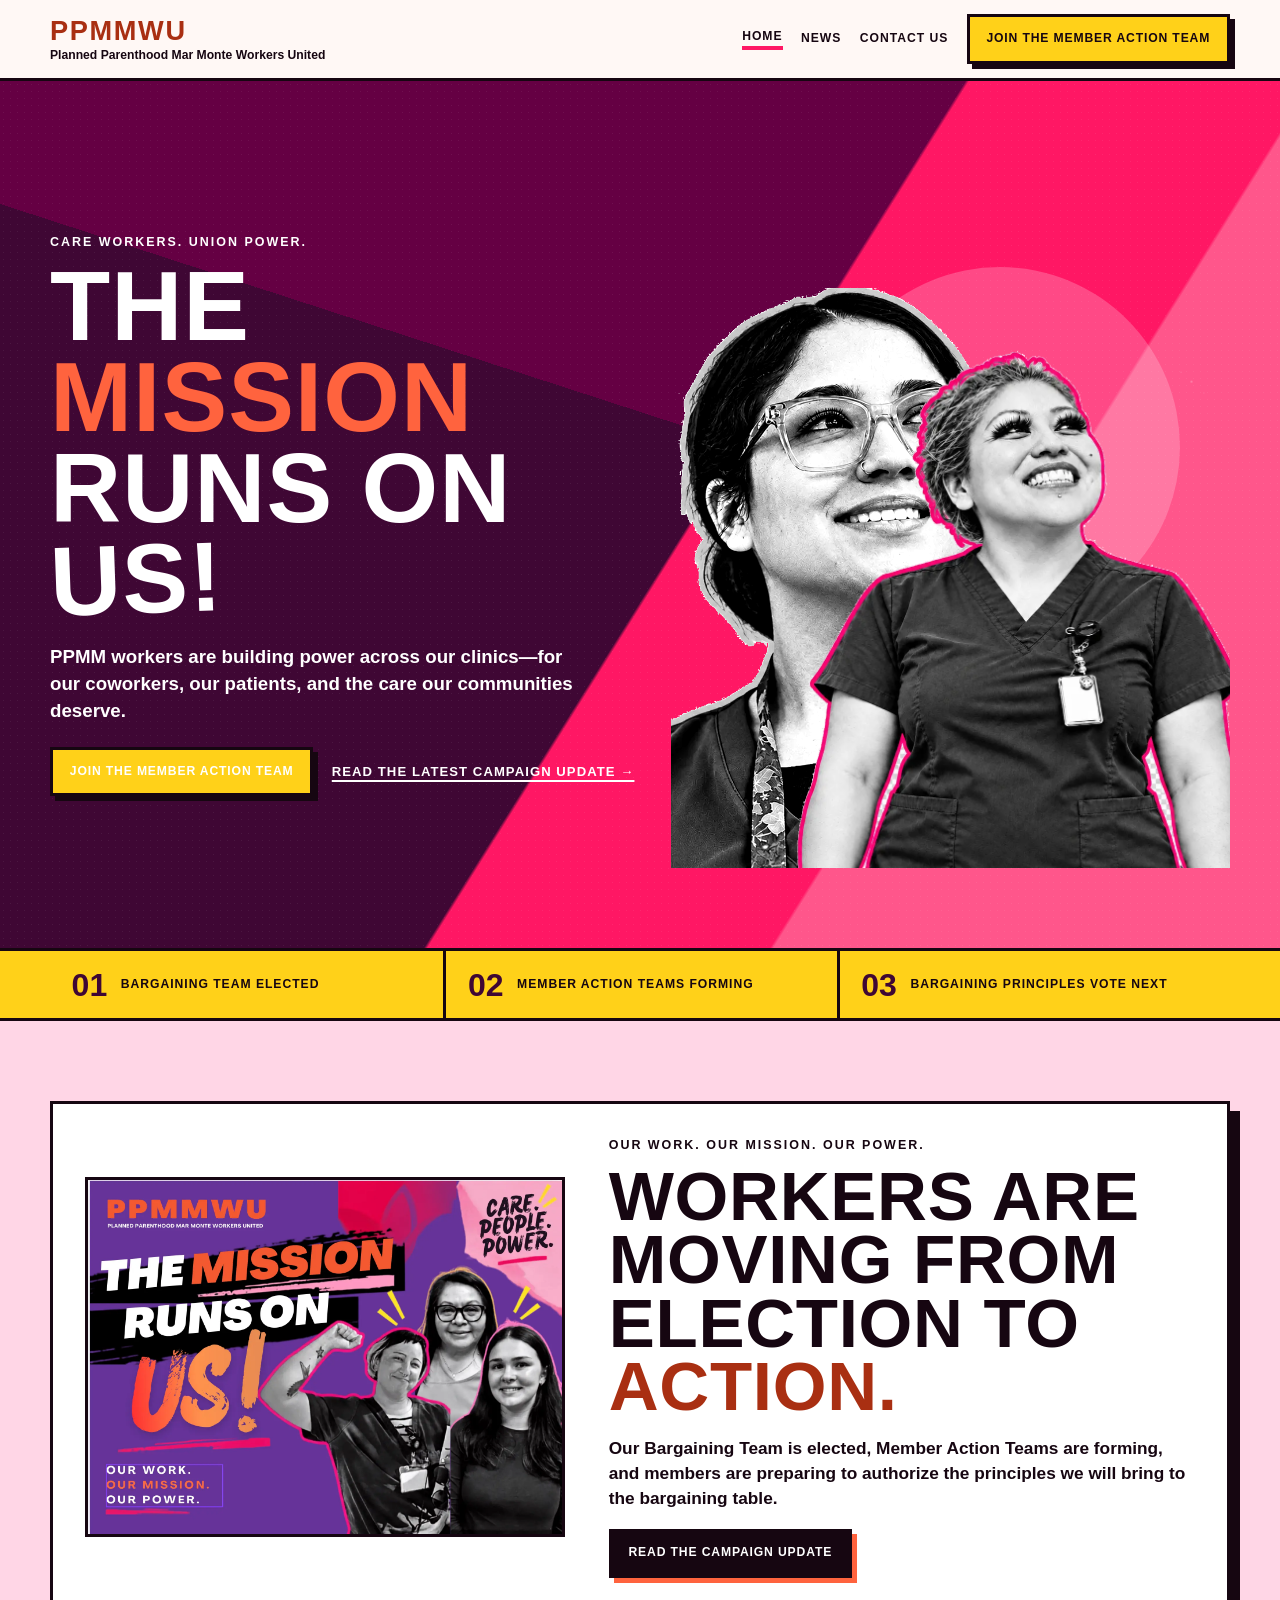
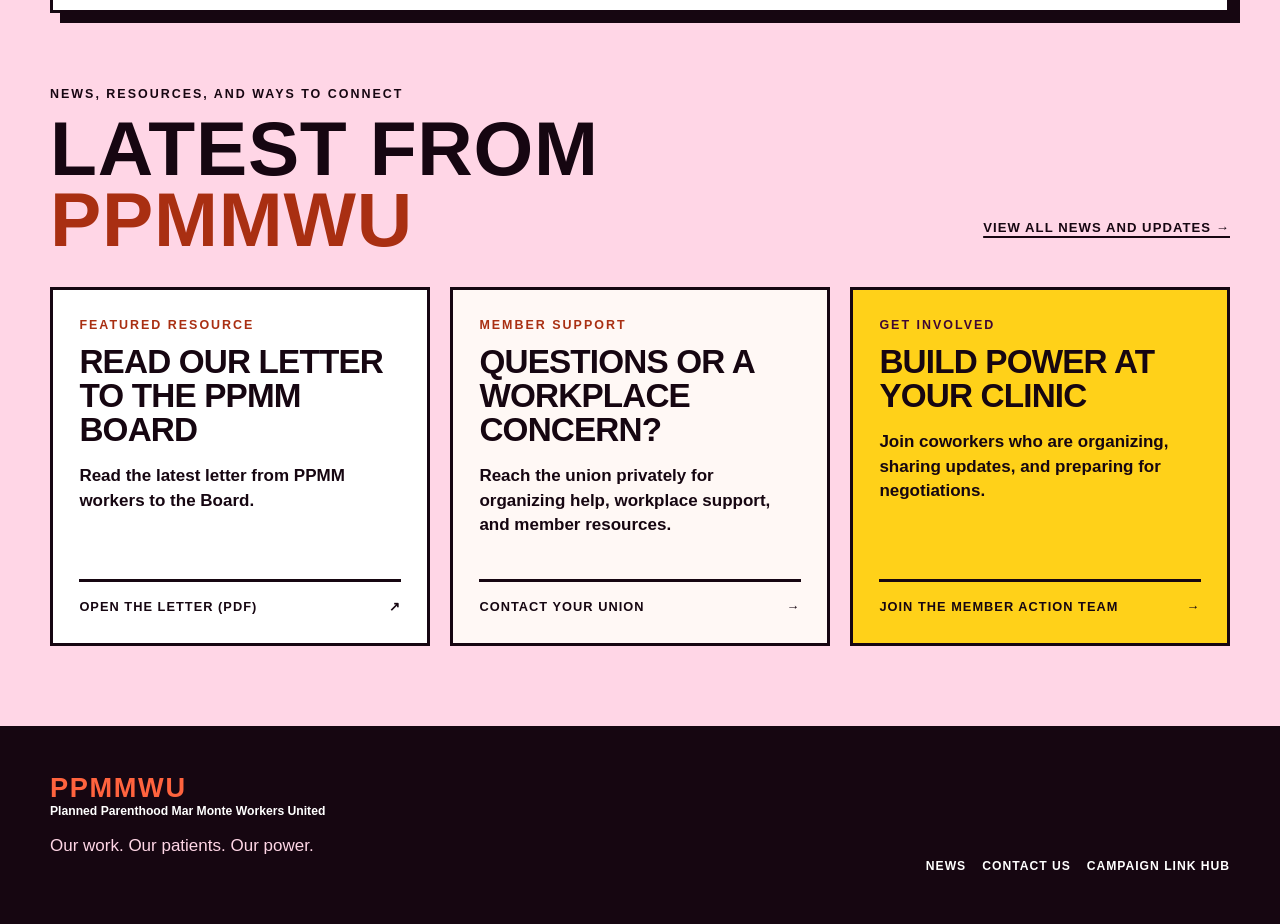
==== commit 7c6feb78: "Apply corrected hero portrait sizing" ====
--- a/index.html
+++ b/index.html
@@ -6,6 +6,7 @@
   <meta name="description" content="News, bargaining updates, and ways to take action with Planned Parenthood Mar Monte Workers United.">
   <title>PPMM Workers United — The Mission Runs on Us</title>
   <link rel="stylesheet" href="assets/styles.css">
+  <link rel="stylesheet" href="assets/hero-fix.css">
 </head>
 <body>
   <a class="skip" href="#main">Skip to content</a>
--- a/assets/hero-fix.css
+++ b/assets/hero-fix.css
@@ -0,0 +1,111 @@
+/* Homepage portrait sizing correction.
+   Size cutout images by stage height rather than column width so their
+   different source aspect ratios cannot make them overflow the hero. */
+
+.hero-grid {
+  min-height: 620px;
+}
+
+.portraits {
+  min-height: 620px;
+  overflow: hidden;
+}
+
+.portrait {
+  width: auto !important;
+  max-width: none;
+  object-fit: contain;
+  object-position: bottom;
+  bottom: -9%;
+}
+
+.portrait.glasses {
+  height: 91%;
+  right: 0;
+}
+
+.portrait.scrubs {
+  height: 84%;
+  left: 5%;
+}
+
+.portrait-halo {
+  width: min(30vw, 360px);
+  right: 9%;
+  top: 15%;
+}
+
+@media (max-width: 960px) {
+  .hero-grid {
+    min-height: 0;
+  }
+
+  .portraits {
+    width: min(720px, 100%);
+    height: clamp(340px, 52vw, 430px);
+    min-height: 0;
+    margin: 0 auto;
+  }
+
+  .portrait {
+    bottom: -10%;
+  }
+
+  .portrait.glasses {
+    height: 96%;
+    right: 5%;
+  }
+
+  .portrait.scrubs {
+    height: 88%;
+    left: 8%;
+  }
+
+  .portrait-halo {
+    width: min(42vw, 300px);
+    right: 12%;
+    top: 8%;
+  }
+}
+
+@media (max-width: 700px) {
+  .portraits {
+    height: clamp(300px, 58vw, 360px);
+  }
+
+  .portrait {
+    bottom: -9%;
+  }
+
+  .portrait.glasses {
+    height: 94%;
+    right: 1%;
+  }
+
+  .portrait.scrubs {
+    height: 84%;
+    left: 3%;
+  }
+
+  .portrait-halo {
+    width: min(47vw, 240px);
+    right: 9%;
+    top: 8%;
+  }
+}
+
+@media (max-width: 440px) {
+  .portraits {
+    height: 285px;
+  }
+
+  .portrait.glasses {
+    height: 91%;
+    right: -3%;
+  }
+
+  .portrait.scrubs {
+    height: 80%;
+    left: 0;
+  }
+}
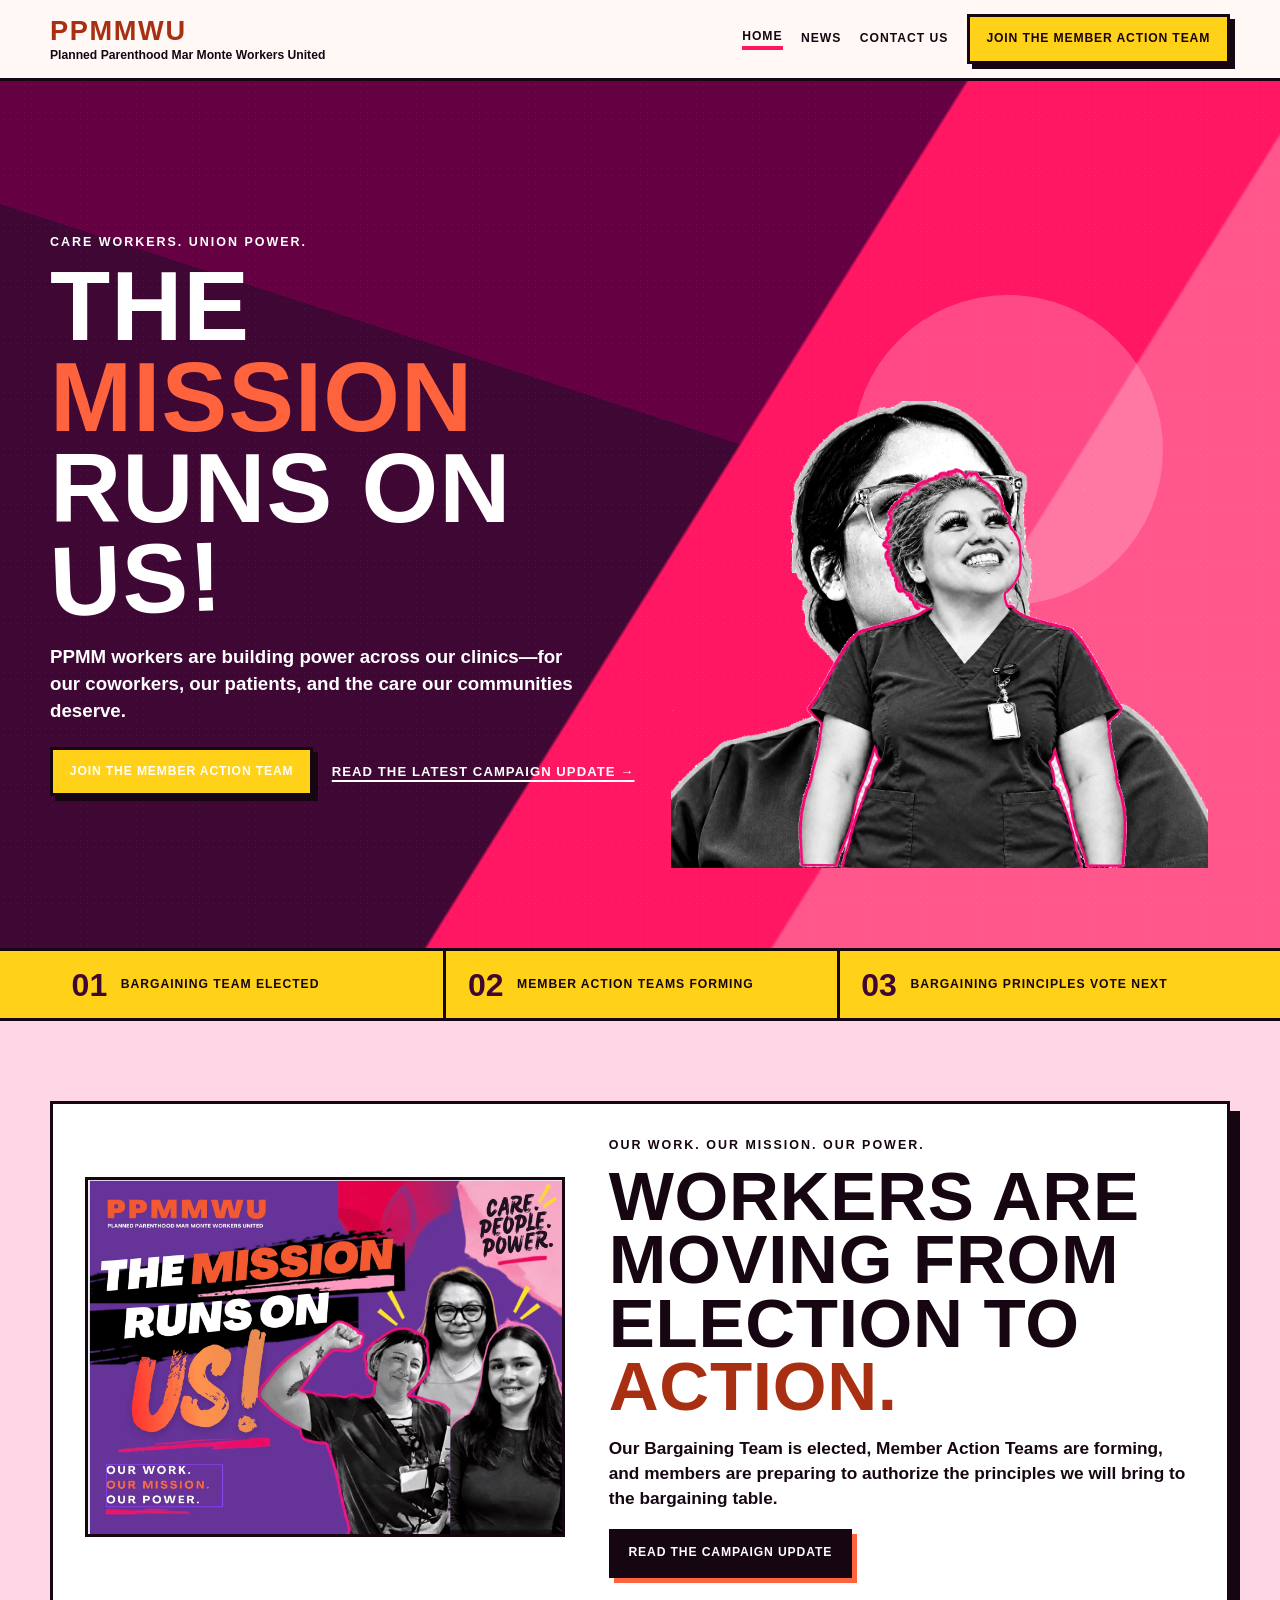
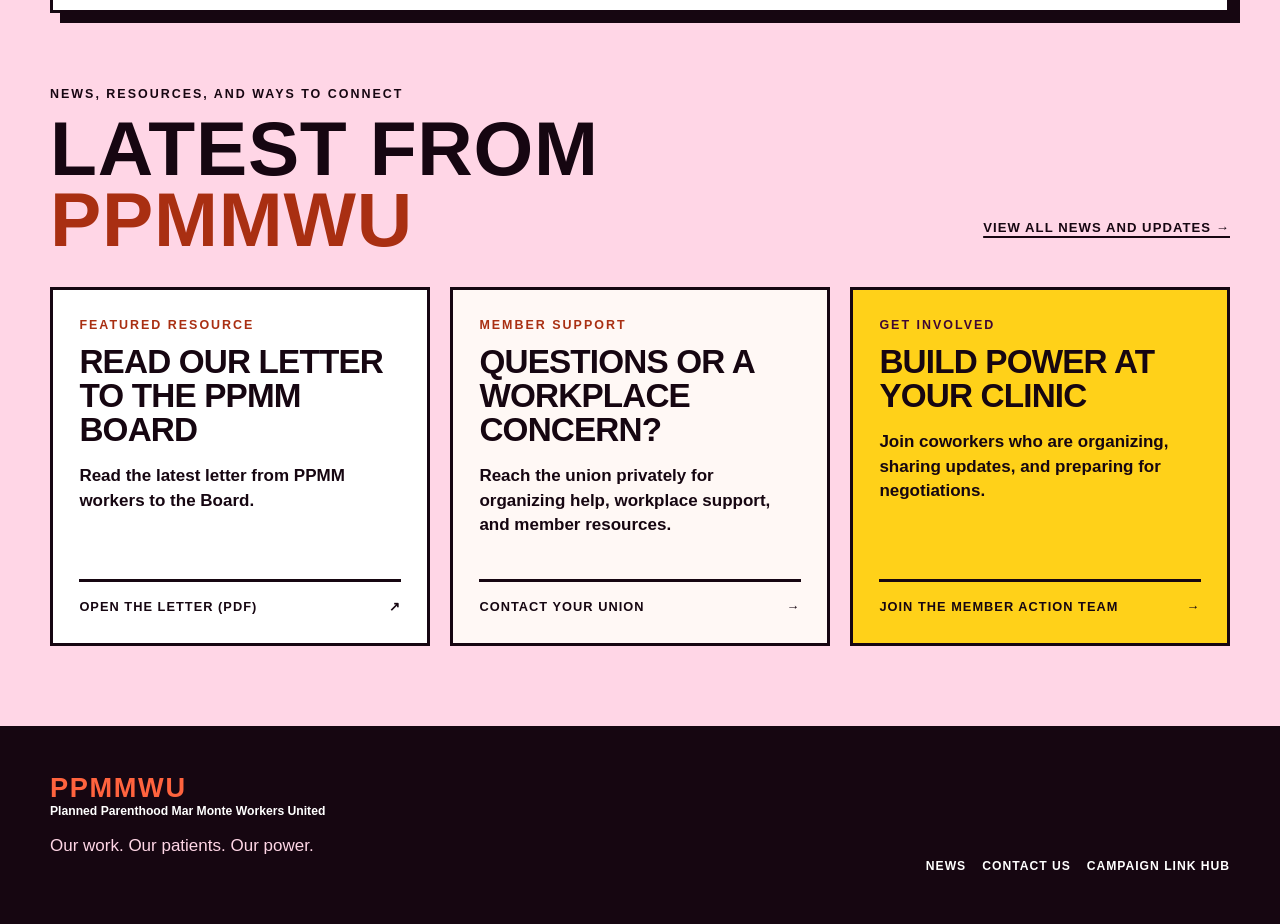
==== commit b38739b8: "Bust homepage hero stylesheet cache" ====
--- a/index.html
+++ b/index.html
@@ -5,8 +5,8 @@
   <meta name="viewport" content="width=device-width, initial-scale=1">
   <meta name="description" content="News, bargaining updates, and ways to take action with Planned Parenthood Mar Monte Workers United.">
   <title>PPMM Workers United — The Mission Runs on Us</title>
-  <link rel="stylesheet" href="assets/styles.css">
-  <link rel="stylesheet" href="assets/hero-fix.css">
+  <link rel="stylesheet" href="assets/styles.css?v=20260918-2">
+  <link rel="stylesheet" href="assets/hero-fix.css?v=20260918-3">
 </head>
 <body>
   <a class="skip" href="#main">Skip to content</a>
--- a/assets/hero-fix.css
+++ b/assets/hero-fix.css
@@ -1,38 +1,43 @@
 /* Homepage portrait sizing correction.
-   Size cutout images by stage height rather than column width so their
-   different source aspect ratios cannot make them overflow the hero. */
+   Keep both worker cutouts visibly smaller and contained within the hero. */
 
 .hero-grid {
-  min-height: 620px;
+  min-height: 600px;
 }
 
 .portraits {
-  min-height: 620px;
+  min-height: 600px;
   overflow: hidden;
 }
 
 .portrait {
+  position: absolute;
   width: auto !important;
   max-width: none;
   object-fit: contain;
   object-position: bottom;
-  bottom: -9%;
+  bottom: -3%;
 }
 
+/* Foreground worker: intentionally reduced from the previous ~91% scale. */
 .portrait.glasses {
-  height: 91%;
-  right: 0;
+  height: 69%;
+  right: 4%;
+  z-index: 1;
+  filter: grayscale(1) contrast(1.1);
 }
 
+/* Second worker stays slightly smaller and farther left. */
 .portrait.scrubs {
-  height: 84%;
-  left: 5%;
+  height: 61%;
+  left: 10%;
+  z-index: 2;
 }
 
 .portrait-halo {
-  width: min(30vw, 360px);
-  right: 9%;
-  top: 15%;
+  width: min(25vw, 310px);
+  right: 12%;
+  top: 19%;
 }
 
 @media (max-width: 960px) {
@@ -41,71 +46,67 @@
   }
 
   .portraits {
-    width: min(720px, 100%);
-    height: clamp(340px, 52vw, 430px);
+    width: min(700px, 100%);
+    height: clamp(320px, 46vw, 390px);
     min-height: 0;
     margin: 0 auto;
   }
 
   .portrait {
-    bottom: -10%;
+    bottom: -2%;
   }
 
   .portrait.glasses {
-    height: 96%;
-    right: 5%;
+    height: 74%;
+    right: 9%;
   }
 
   .portrait.scrubs {
-    height: 88%;
-    left: 8%;
+    height: 65%;
+    left: 12%;
   }
 
   .portrait-halo {
-    width: min(42vw, 300px);
-    right: 12%;
-    top: 8%;
+    width: min(36vw, 255px);
+    right: 16%;
+    top: 13%;
   }
 }
 
 @media (max-width: 700px) {
   .portraits {
-    height: clamp(300px, 58vw, 360px);
-  }
-
-  .portrait {
-    bottom: -9%;
+    height: clamp(270px, 52vw, 320px);
   }
 
   .portrait.glasses {
-    height: 94%;
-    right: 1%;
+    height: 70%;
+    right: 7%;
   }
 
   .portrait.scrubs {
-    height: 84%;
-    left: 3%;
+    height: 61%;
+    left: 9%;
   }
 
   .portrait-halo {
-    width: min(47vw, 240px);
-    right: 9%;
-    top: 8%;
+    width: min(42vw, 210px);
+    right: 13%;
+    top: 14%;
   }
 }
 
 @media (max-width: 440px) {
   .portraits {
-    height: 285px;
+    height: 250px;
   }
 
   .portrait.glasses {
-    height: 91%;
-    right: -3%;
+    height: 68%;
+    right: 3%;
   }
 
   .portrait.scrubs {
-    height: 80%;
-    left: 0;
+    height: 58%;
+    left: 5%;
   }
 }
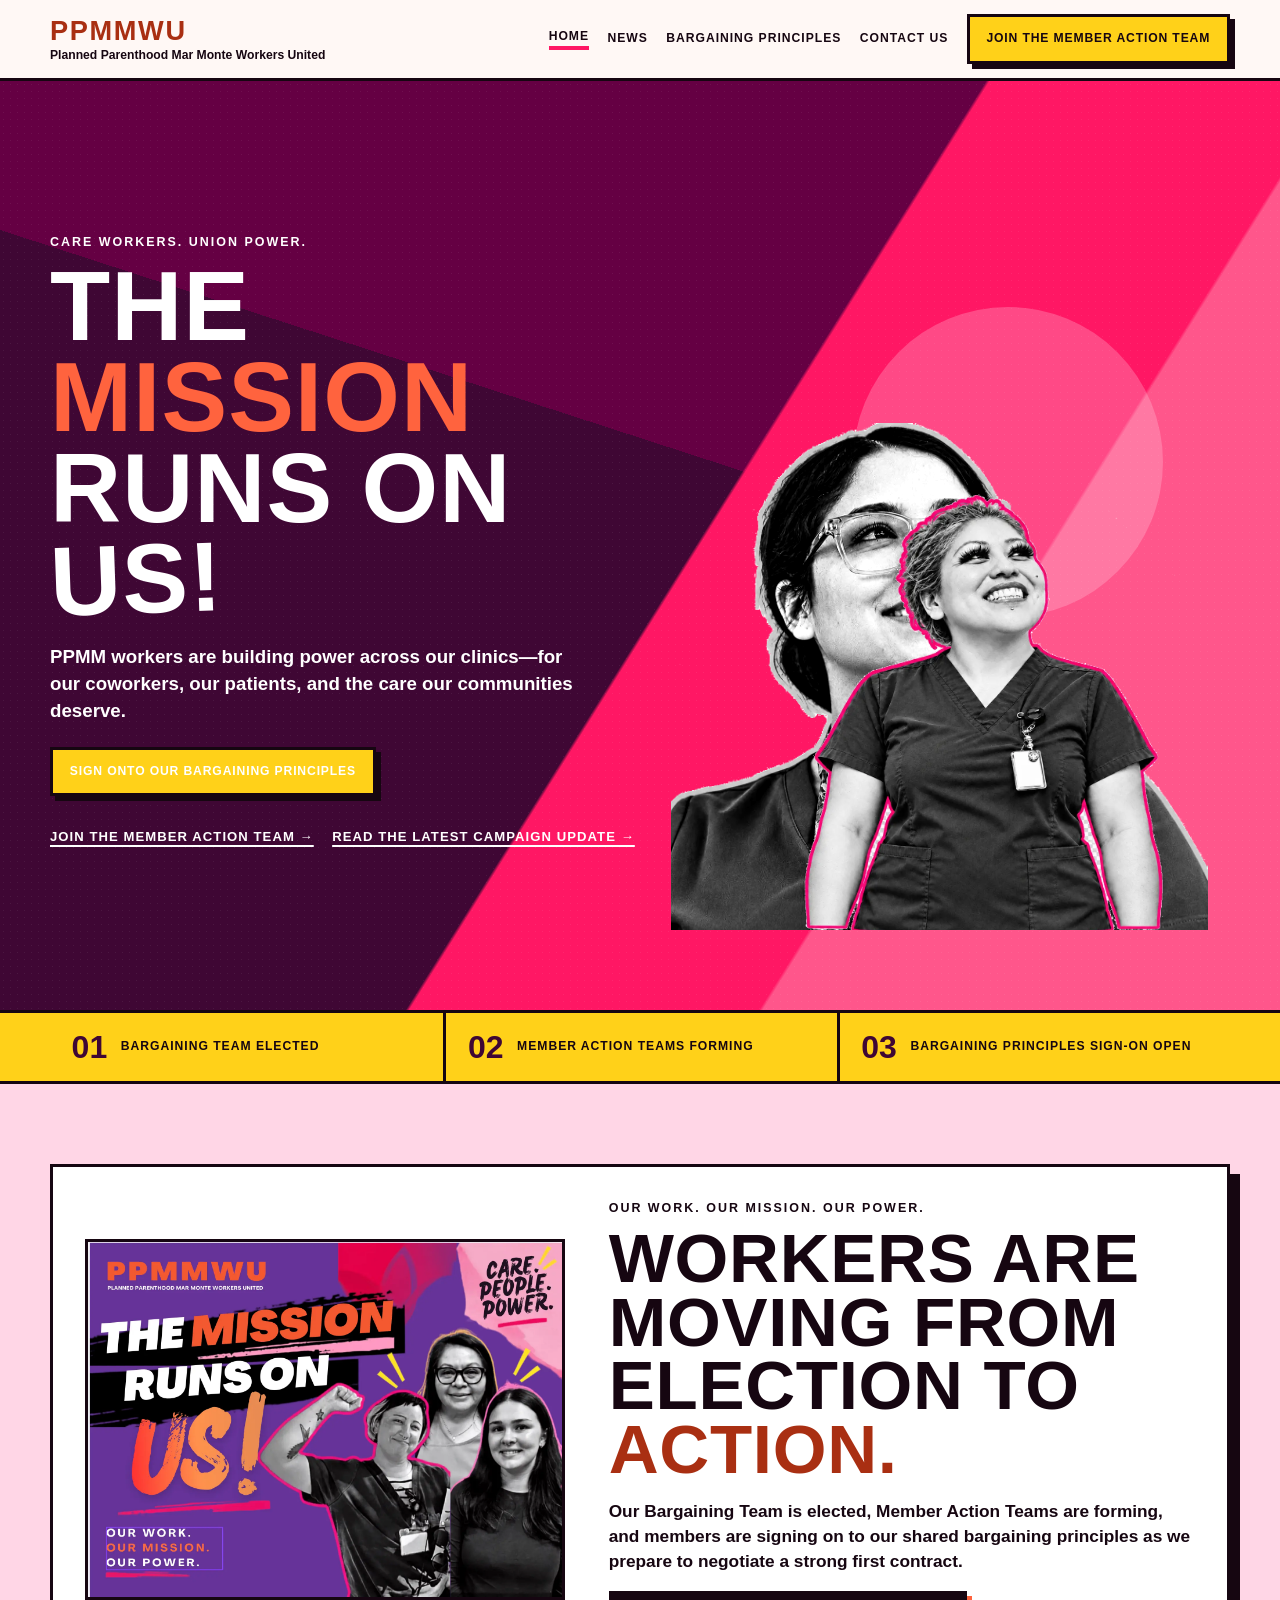
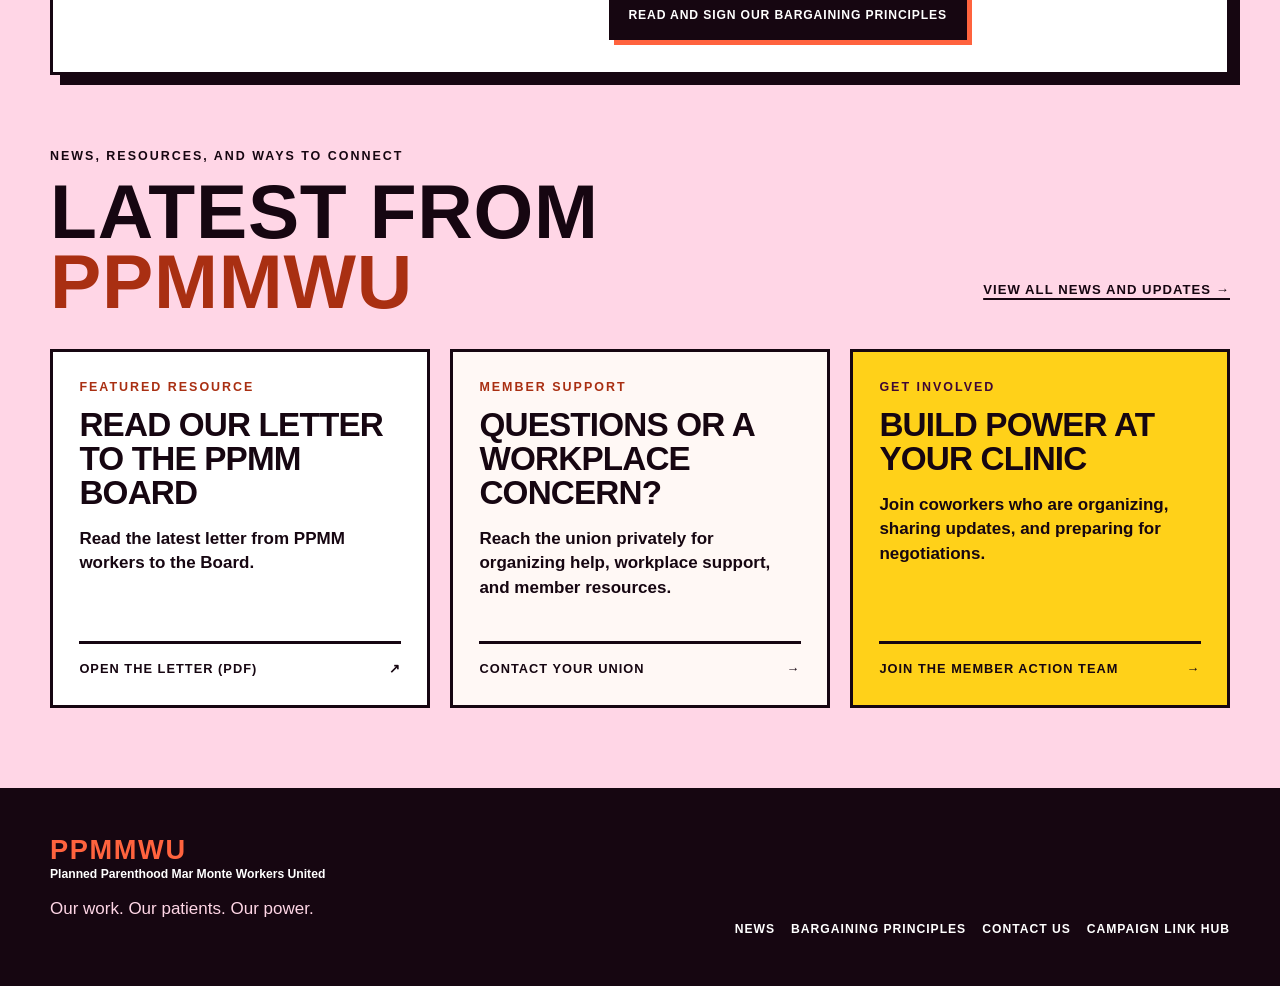
==== commit 0aae70b8: "Link Bargaining Principles sign-on from site navigation and campaign updates" ====
--- a/index.html
+++ b/index.html
@@ -20,7 +20,7 @@
       <button class="menu" type="button" aria-expanded="false" aria-controls="site-nav">Menu</button>
       <nav id="site-nav" aria-label="Primary navigation">
         <a aria-current="page" href="./">Home</a>
-        <a href="news/">News</a>
+        <a href="news/">News</a><a href="bargaining-principles/">Bargaining Principles</a>
         <a href="contactus/">Contact Us</a>
         <a class="button" href="https://secure.ngpvan.com/g28jDCAEJkyiy01YWfJ8SQ2">Join the Member Action Team</a>
       </nav>
@@ -35,7 +35,8 @@
           <h1 class="display">The <span>mission</span><br>runs on <em>us!</em></h1>
           <p>PPMM workers are building power across our clinics—for our coworkers, our patients, and the care our communities deserve.</p>
           <div class="actions">
-            <a class="button" href="https://secure.ngpvan.com/g28jDCAEJkyiy01YWfJ8SQ2">Join the Member Action Team</a>
+            <a class="button" href="bargaining-principles/">Sign Onto Our Bargaining Principles</a>
+            <a class="text-link light" href="https://secure.ngpvan.com/g28jDCAEJkyiy01YWfJ8SQ2">Join the Member Action Team →</a>
             <a class="text-link light" href="news/#campaign-update">Read the latest campaign update →</a>
           </div>
         </div>
@@ -52,7 +53,7 @@
       <div class="shell status-grid">
         <div class="status-item"><b>01</b><span>Bargaining Team elected</span></div>
         <div class="status-item"><b>02</b><span>Member Action Teams forming</span></div>
-        <div class="status-item"><b>03</b><span>Bargaining Principles vote next</span></div>
+        <div class="status-item"><b>03</b><span>Bargaining Principles sign-on open</span></div>
       </div>
     </section>
 
@@ -63,8 +64,8 @@
           <div>
             <p class="eyebrow">Our work. Our mission. Our power.</p>
             <h2 class="display">Workers are moving from election to <span>action.</span></h2>
-            <p>Our Bargaining Team is elected, Member Action Teams are forming, and members are preparing to authorize the principles we will bring to the bargaining table.</p>
-            <a class="button dark" href="news/#campaign-update">Read the campaign update</a>
+            <p>Our Bargaining Team is elected, Member Action Teams are forming, and members are signing on to our shared bargaining principles as we prepare to negotiate a strong first contract.</p>
+            <a class="button dark" href="bargaining-principles/">Read and Sign Our Bargaining Principles</a>
           </div>
         </div>
 
@@ -119,6 +120,7 @@
       </div>
       <div class="footer-links">
         <a href="news/">News</a>
+        <a href="bargaining-principles/">Bargaining Principles</a>
         <a href="contactus/">Contact Us</a>
         <a href="https://linktr.ee/ppmmwu">Campaign Link Hub</a>
       </div>
